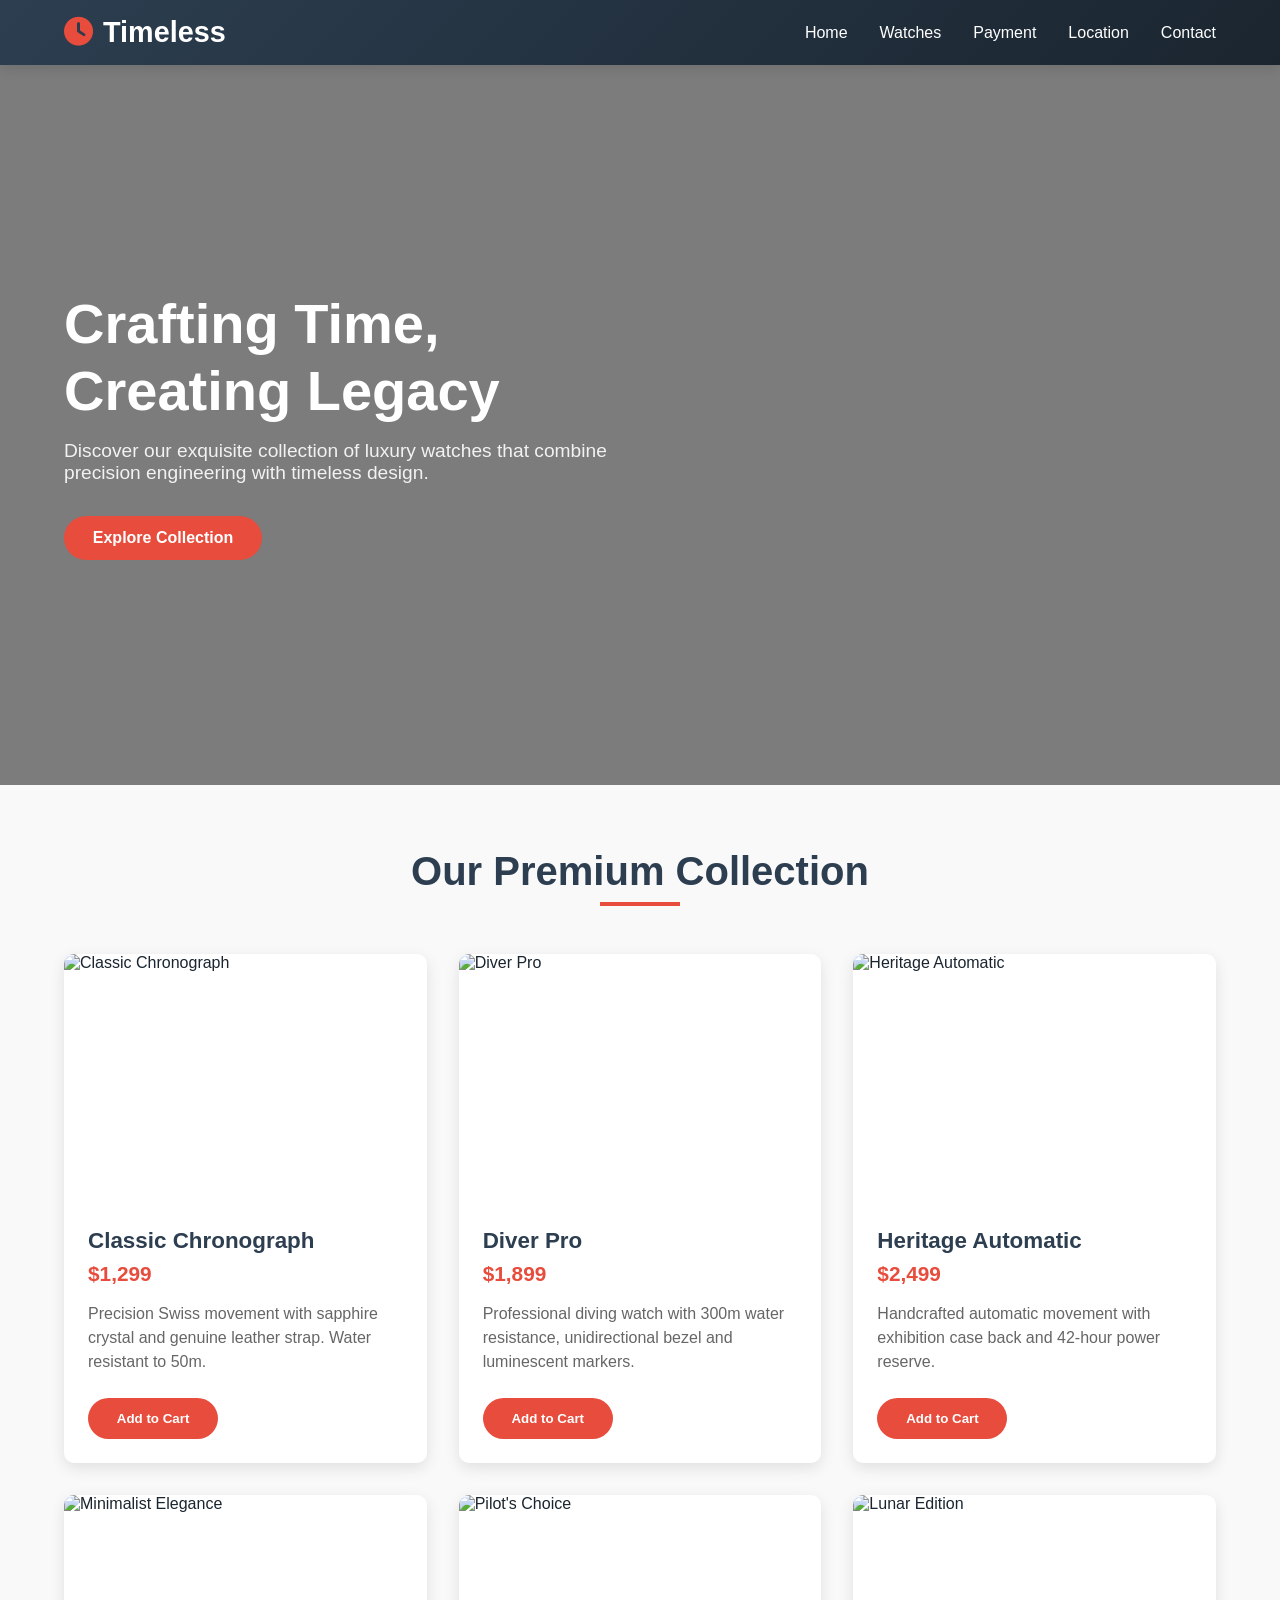
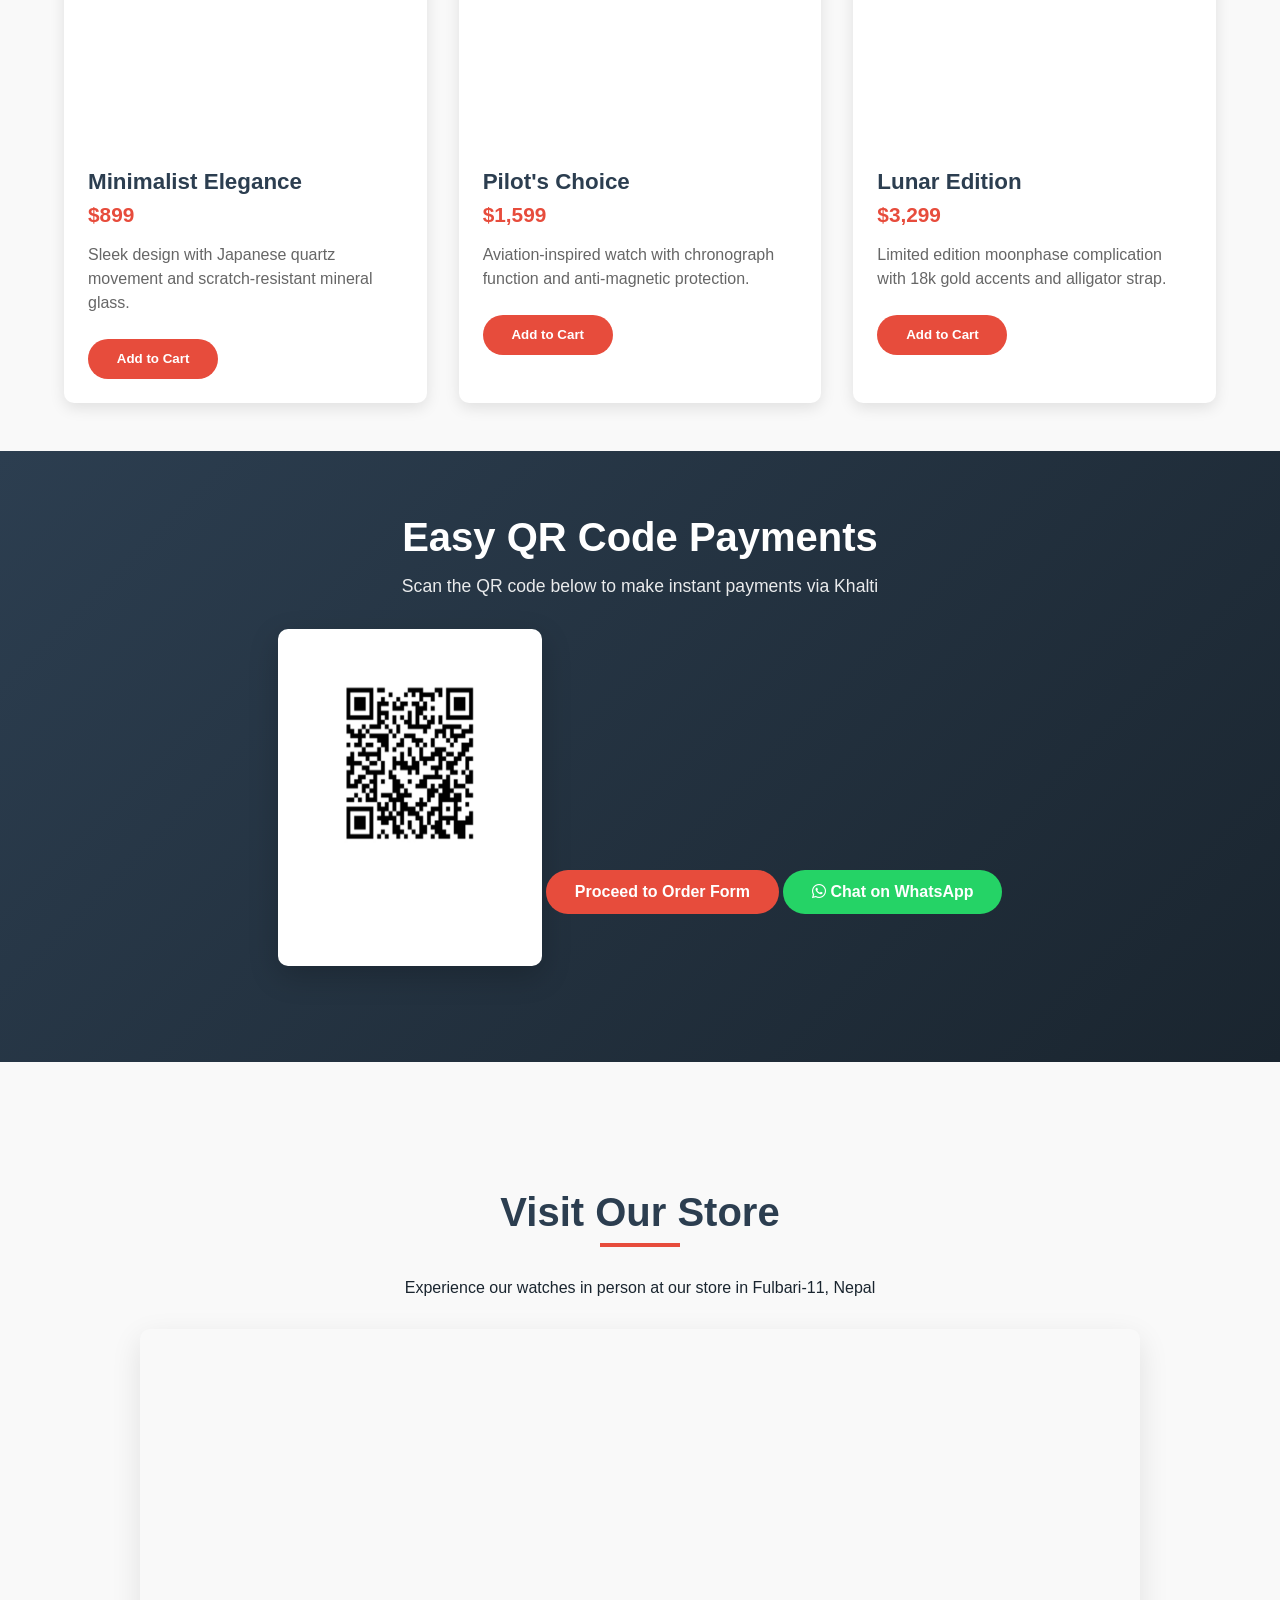
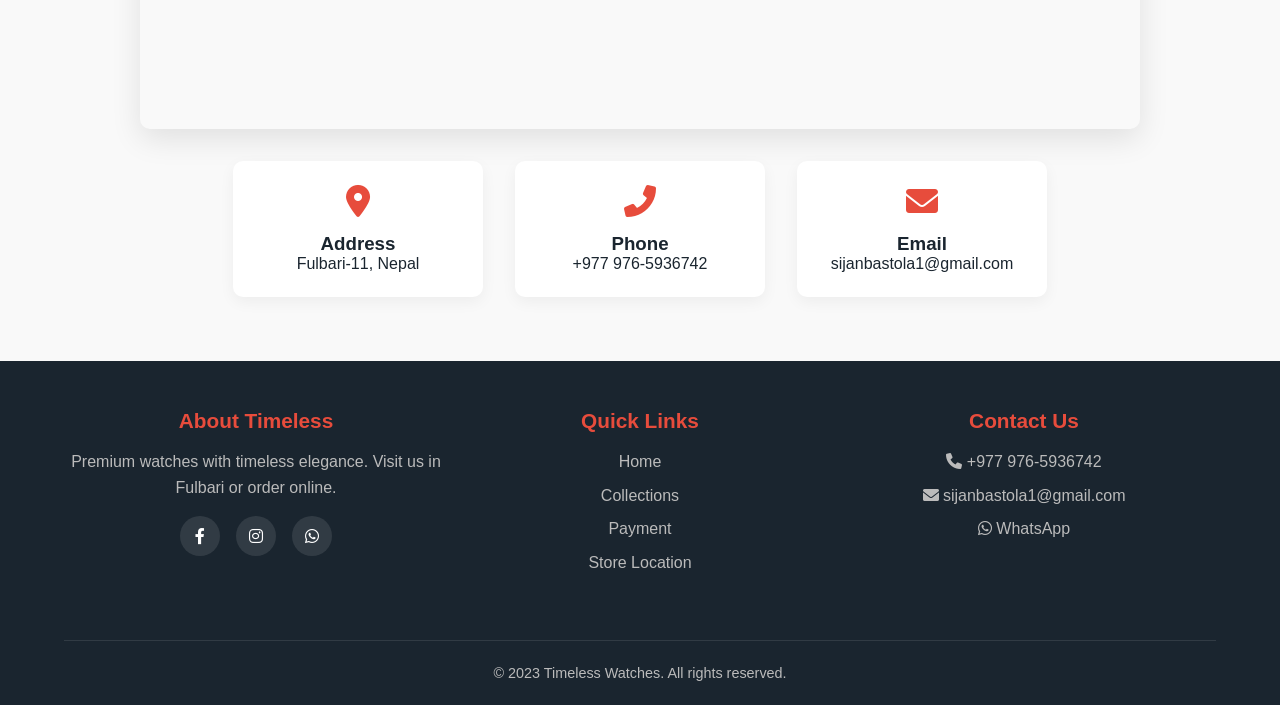
==== index.html @ 12169d47 "Update index.html" ====
<!DOCTYPE html>
<html lang="en">
<head>
    <meta charset="UTF-8">
    <meta name="viewport" content="width=device-width, initial-scale=1.0">
    <title>Timeless Watches - Luxury Timepieces</title>
    <link rel="stylesheet" href="https://cdnjs.cloudflare.com/ajax/libs/font-awesome/6.0.0-beta3/css/all.min.css">
    <style>
        :root {
            --primary: #2c3e50;
            --secondary: #e74c3c;
            --light: #ecf0f1;
            --dark: #1a252f;
            --accent: #3498db;
        }
        
        * {
            margin: 0;
            padding: 0;
            box-sizing: border-box;
            font-family: 'Segoe UI', Tahoma, Geneva, Verdana, sans-serif;
        }
        
        body {
            background-color: #f9f9f9;
            color: var(--dark);
        }
        
        header {
            background: linear-gradient(135deg, var(--primary), var(--dark));
            color: white;
            padding: 1rem 0;
            position: sticky;
            top: 0;
            z-index: 100;
            box-shadow: 0 4px 12px rgba(0, 0, 0, 0.1);
        }
        
        .container {
            width: 90%;
            max-width: 1200px;
            margin: 0 auto;
        }
        
        nav {
            display: flex;
            justify-content: space-between;
            align-items: center;
        }
        
        .logo {
            font-size: 1.8rem;
            font-weight: 700;
            display: flex;
            align-items: center;
        }
        
        .logo i {
            margin-right: 10px;
            color: var(--secondary);
        }
        
        .nav-links {
            display: flex;
            list-style: none;
        }
        
        .nav-links li {
            margin-left: 2rem;
        }
        
        .nav-links a {
            color: white;
            text-decoration: none;
            font-weight: 500;
            transition: color 0.3s;
        }
        
        .nav-links a:hover {
            color: var(--secondary);
        }
        
        .hero {
            background: url('https://images.unsplash.com/photo-1523170335258-f5ed11844a49?ixlib=rb-1.2.1&auto=format&fit=crop&w=1350&q=80') no-repeat center center/cover;
            height: 80vh;
            display: flex;
            align-items: center;
            position: relative;
        }
        
        .hero::before {
            content: '';
            position: absolute;
            top: 0;
            left: 0;
            width: 100%;
            height: 100%;
            background: rgba(0, 0, 0, 0.5);
        }
        
        .hero-content {
            position: relative;
            z-index: 1;
            color: white;
            max-width: 600px;
        }
        
        .hero h1 {
            font-size: 3.5rem;
            margin-bottom: 1rem;
            line-height: 1.2;
        }
        
        .hero p {
            font-size: 1.2rem;
            margin-bottom: 2rem;
            opacity: 0.9;
        }
        
        .btn {
            display: inline-block;
            background-color: var(--secondary);
            color: white;
            padding: 0.8rem 1.8rem;
            border-radius: 30px;
            text-decoration: none;
            font-weight: 600;
            transition: all 0.3s;
            border: none;
            cursor: pointer;
        }
        
        .btn:hover {
            background-color: #c0392b;
            transform: translateY(-3px);
            box-shadow: 0 10px 20px rgba(0, 0, 0, 0.2);
        }
        
        .section-title {
            text-align: center;
            margin: 4rem 0 2rem;
            font-size: 2.5rem;
            color: var(--primary);
            position: relative;
        }
        
        .section-title::after {
            content: '';
            display: block;
            width: 80px;
            height: 4px;
            background-color: var(--secondary);
            margin: 0.5rem auto;
        }
        
        .watches {
            display: grid;
            grid-template-columns: repeat(auto-fill, minmax(300px, 1fr));
            gap: 2rem;
            margin: 3rem 0;
        }
        
        .watch-card {
            background-color: white;
            border-radius: 10px;
            overflow: hidden;
            box-shadow: 0 5px 15px rgba(0, 0, 0, 0.1);
            transition: transform 0.3s, box-shadow 0.3s;
        }
        
        .watch-card:hover {
            transform: translateY(-10px);
            box-shadow: 0 15px 30px rgba(0, 0, 0, 0.15);
        }
        
        .watch-img {
            height: 250px;
            overflow: hidden;
        }
        
        .watch-img img {
            width: 100%;
            height: 100%;
            object-fit: cover;
            transition: transform 0.5s;
        }
        
        .watch-card:hover .watch-img img {
            transform: scale(1.05);
        }
        
        .watch-info {
            padding: 1.5rem;
        }
        
        .watch-info h3 {
            font-size: 1.4rem;
            margin-bottom: 0.5rem;
            color: var(--primary);
        }
        
        .watch-info .price {
            font-size: 1.3rem;
            color: var(--secondary);
            font-weight: 700;
            margin-bottom: 1rem;
            display: block;
        }
        
        .watch-info p {
            color: #666;
            margin-bottom: 1.5rem;
            line-height: 1.5;
        }

        /* Cart Notification */
        .cart-notification {
            position: fixed;
            bottom: 20px;
            right: 20px;
            background: #4CAF50;
            color: white;
            padding: 15px 20px;
            border-radius: 5px;
            display: flex;
            align-items: center;
            gap: 10px;
            box-shadow: 0 4px 12px rgba(0, 0, 0, 0.15);
            transform: translateX(150%);
            transition: transform 0.3s ease-in-out;
            z-index: 1000;
        }
        .cart-notification.show { transform: translateX(0); }

        /* Payment Section */
        .payment-section {
            background: linear-gradient(135deg, var(--primary), var(--dark));
            color: white;
            padding: 4rem 0;
            text-align: center;
        }
        
        .payment-container {
            max-width: 800px;
            margin: 0 auto;
        }
        
        .payment-container h2 {
            font-size: 2.5rem;
            margin-bottom: 1rem;
        }
        
        .payment-container p {
            font-size: 1.1rem;
            margin-bottom: 2rem;
            opacity: 0.9;
        }
        
        .qr-container {
            background-color: white;
            padding: 2rem;
            border-radius: 10px;
            display: inline-block;
            margin-bottom: 2rem;
            box-shadow: 0 10px 30px rgba(0, 0, 0, 0.2);
        }
        
        .qr-container img {
            width: 200px;
            height: 200px;
            margin-bottom: 1rem;
        }

        /* Checkout Form */
        .checkout-form {
            display: none;
            background: white;
            padding: 2rem;
            border-radius: 10px;
            max-width: 500px;
            margin: 2rem auto;
            box-shadow: 0 5px 15px rgba(0,0,0,0.1);
        }
        .checkout-form input,
        .checkout-form textarea {
            width: 100%;
            padding: 10px;
            margin: 10px 0;
            border: 1px solid #ddd;
            border-radius: 5px;
        }
        .checkout-form textarea { height: 100px; }

        /* Location Section */
        .location {
            padding: 4rem 0;
            text-align: center;
        }
        
        .map-container {
            margin: 2rem auto;
            max-width: 1000px;
            height: 400px;
            border-radius: 10px;
            overflow: hidden;
            box-shadow: 0 10px 30px rgba(0, 0, 0, 0.1);
        }
        
        .map-container iframe {
            width: 100%;
            height: 100%;
            border: none;
        }
        
        .contact-info {
            display: flex;
            justify-content: center;
            flex-wrap: wrap;
            gap: 2rem;
            margin-top: 2rem;
        }
        
        .contact-card {
            background-color: white;
            padding: 1.5rem;
            border-radius: 10px;
            box-shadow: 0 5px 15px rgba(0, 0, 0, 0.05);
            width: 250px;
            transition: transform 0.3s;
        }
        
        .contact-card:hover {
            transform: translateY(-5px);
        }
        
        .contact-card i {
            font-size: 2rem;
            color: var(--secondary);
            margin-bottom: 1rem;
        }
        
        footer {
            background-color: var(--dark);
            color: white;
            padding: 3rem 0 1.5rem;
            text-align: center;
        }
        
        .footer-content {
            display: flex;
            justify-content: space-between;
            flex-wrap: wrap;
            margin-bottom: 2rem;
        }
        
        .footer-section {
            flex: 1;
            min-width: 250px;
            margin-bottom: 1.5rem;
        }
        
        .footer-section h3 {
            font-size: 1.3rem;
            margin-bottom: 1rem;
            color: var(--secondary);
        }
        
        .footer-section p, .footer-section a {
            color: #bbb;
            line-height: 1.6;
        }
        
        .footer-section a {
            display: block;
            margin-bottom: 0.5rem;
            text-decoration: none;
            transition: color 0.3s;
        }
        
        .footer-section a:hover {
            color: white;
        }
        
        .social-icons {
            display: flex;
            justify-content: center;
            gap: 1rem;
            margin-top: 1rem;
        }
        
        .social-icons a {
            color: white;
            background-color: rgba(255, 255, 255, 0.1);
            width: 40px;
            height: 40px;
            border-radius: 50%;
            display: flex;
            align-items: center;
            justify-content: center;
            transition: all 0.3s;
        }
        
        .social-icons a:hover {
            background-color: var(--secondary);
            transform: translateY(-3px);
        }
        
        .copyright {
            border-top: 1px solid rgba(255, 255, 255, 0.1);
            padding-top: 1.5rem;
            color: #bbb;
            font-size: 0.9rem;
        }
        
        @media (max-width: 768px) {
            .nav-links {
                display: none;
            }
            
            .hero h1 {
                font-size: 2.5rem;
            }
            
            .section-title {
                font-size: 2rem;
            }
        }
    </style>
</head>
<body>
    <header>
        <div class="container">
            <nav>
                <div class="logo">
                    <i class="fas fa-clock"></i>
                    <span>Timeless</span>
                </div>
                <ul class="nav-links">
                    <li><a href="#home">Home</a></li>
                    <li><a href="#watches">Watches</a></li>
                    <li><a href="#payment">Payment</a></li>
                    <li><a href="#location">Location</a></li>
                    <li><a href="#contact">Contact</a></li>
                </ul>
            </nav>
        </div>
    </header>

    <section class="hero" id="home">
        <div class="container">
            <div class="hero-content">
                <h1>Crafting Time, Creating Legacy</h1>
                <p>Discover our exquisite collection of luxury watches that combine precision engineering with timeless design.</p>
                <a href="#watches" class="btn">Explore Collection</a>
            </div>
        </div>
    </section>

    <section class="container" id="watches">
        <h2 class="section-title">Our Premium Collection</h2>
        <div class="watches">
            <div class="watch-card">
                <div class="watch-img">
                    <img src="https://images.unsplash.com/photo-1524805444758-089113d48a6d?ixlib=rb-1.2.1&auto=format&fit=crop&w=634&q=80" alt="Classic Chronograph">
                </div>
                <div class="watch-info">
                    <h3>Classic Chronograph</h3>
                    <span class="price">$1,299</span>
                    <p>Precision Swiss movement with sapphire crystal and genuine leather strap. Water resistant to 50m.</p>
                    <button class="btn add-to-cart">Add to Cart</button>
                </div>
            </div>
            
            <div class="watch-card">
                <div class="watch-img">
                    <img src="https://images.unsplash.com/photo-1542496658-e33a6d0d50f6?ixlib=rb-1.2.1&auto=format&fit=crop&w=634&q=80" alt="Diver Pro">
                </div>
                <div class="watch-info">
                    <h3>Diver Pro</h3>
                    <span class="price">$1,899</span>
                    <p>Professional diving watch with 300m water resistance, unidirectional bezel and luminescent markers.</p>
                    <button class="btn add-to-cart">Add to Cart</button>
                </div>
            </div>
            
            <div class="watch-card">
                <div class="watch-img">
                    <img src="https://images.unsplash.com/photo-1539874754764-5a96559165b0?ixlib=rb-1.2.1&auto=format&fit=crop&w=634&q=80" alt="Heritage Automatic">
                </div>
                <div class="watch-info">
                    <h3>Heritage Automatic</h3>
                    <span class="price">$2,499</span>
                    <p>Handcrafted automatic movement with exhibition case back and 42-hour power reserve.</p>
                    <button class="btn add-to-cart">Add to Cart</button>
                </div>
            </div>
            
            <div class="watch-card">
                <div class="watch-img">
                    <img src="https://images.unsplash.com/photo-1551818255-e6e10975bc17?ixlib=rb-1.2.1&auto=format&fit=crop&w=634&q=80" alt="Minimalist Elegance">
                </div>
                <div class="watch-info">
                    <h3>Minimalist Elegance</h3>
                    <span class="price">$899</span>
                    <p>Sleek design with Japanese quartz movement and scratch-resistant mineral glass.</p>
                    <button class="btn add-to-cart">Add to Cart</button>
                </div>
            </div>
            
            <div class="watch-card">
                <div class="watch-img">
                    <img src="https://images.unsplash.com/photo-1611591437281-4608be122683?ixlib=rb-1.2.1&auto=format&fit=crop&w=634&q=80" alt="Pilot's Choice">
                </div>
                <div class="watch-info">
                    <h3>Pilot's Choice</h3>
                    <span class="price">$1,599</span>
                    <p>Aviation-inspired watch with chronograph function and anti-magnetic protection.</p>
                    <button class="btn add-to-cart">Add to Cart</button>
                </div>
            </div>
            
            <div class="watch-card">
                <div class="watch-img">
                    <img src="https://images.unsplash.com/photo-1611591437910-4b1f9b38b7dd?ixlib=rb-1.2.1&auto=format&fit=crop&w=634&q=80" alt="Lunar Edition">
                </div>
                <div class="watch-info">
                    <h3>Lunar Edition</h3>
                    <span class="price">$3,299</span>
                    <p>Limited edition moonphase complication with 18k gold accents and alligator strap.</p>
                    <button class="btn add-to-cart">Add to Cart</button>
                </div>
            </div>
        </div>
    </section>

    <section class="payment-section" id="payment">
        <div class="payment-container">
            <h2>Easy QR Code Payments</h2>
            <p>Scan the QR code below to make instant payments via Khalti</p>
            
            <div class="qr-container">
                <img src="khalti.jpg"Payment QR Code">
                <p>Scan to Pay</p>
            </div>
            
            <a href="https://forms.gle/aXkBF5z6uypmuBoa7" class="btn" target="_blank">Proceed to Order Form</a>
            <a href="https://wa.me/9779765936742?text=I%20want%20to%20buy%20a%20watch%20from%20your%20store" class="btn whatsapp-btn" target="_blank" style="background-color: #25D366; margin-top: 15px;">
                <i class="fab fa-whatsapp"></i> Chat on WhatsApp
            </a>
        </div>
    </section>

    <section class="location" id="location">
        <div class="container">
            <h2 class="section-title">Visit Our Store</h2>
            <p>Experience our watches in person at our store in Fulbari-11, Nepal</p>
            
            <div class="map-container">
                <iframe src="https://www.google.com/maps/place/Sijan+Bastola/@-33.872482,151.2034332,17z/data=!3m2!4b1!5s0x6b12ae3ea29f4e67:0x449d1c4359b20fd!4m9!1m2!10m1!1e2!3m5!1s0x6b12af5349773b71:0x9a934bcf96ed526c!8m2!3d-33.8724865!4d151.2060081!16s%2Fg%2F11tfzxq4kc?authuser=1&entry=ttu&g_ep=EgoyMDI1MDMyNS4xIKXMDSoASAFQAw%3D%3D" allowfullscreen="" loading="lazy"></iframe>
            </div>
            
            <div class="contact-info">
                <div class="contact-card">
                    <i class="fas fa-map-marker-alt"></i>
                    <h3>Address</h3>
                    <p>Fulbari-11, Nepal</p>
                </div>
                
                <div class="contact-card">
                    <i class="fas fa-phone-alt"></i>
                    <h3>Phone</h3>
                    <p>+977 976-5936742</p>
                </div>
                
                <div class="contact-card">
                    <i class="fas fa-envelope"></i>
                    <h3>Email</h3>
                    <p>sijanbastola1@gmail.com</p>
                </div>
            </div>
        </div>
    </section>

    <footer id="contact">
        <div class="container">
            <div class="footer-content">
                <div class="footer-section">
                    <h3>About Timeless</h3>
                    <p>Premium watches with timeless elegance. Visit us in Fulbari or order online.</p>
                    <div class="social-icons">
                        <a href="https://www.facebook.com/sijanbastola.00/"><i class="fab fa-facebook-f"></i></a>
                        <a href="https://www.instagram.com/sijanbastola/"><i class="fab fa-instagram"></i></a>
                        <a href="https://wa.me/9779765936742"><i class="fab fa-whatsapp"></i></a>
                    </div>
                </div>
                
                <div class="footer-section">
                    <h3>Quick Links</h3>
                    <a href="#home">Home</a>
                    <a href="#watches">Collections</a>
                    <a href="#payment">Payment</a>
                    <a href="#location">Store Location</a>
                </div>
                
                <div class="footer-section">
                    <h3>Contact Us</h3>
                    <a href="tel:+9779765936742"><i class="fas fa-phone"></i> +977 976-5936742</a>
                    <a href="mailto:sijanbastola1@gmail.com"><i class="fas fa-envelope"></i> sijanbastola1@gmail.com</a>
                    <a href="https://wa.me/9779765936742"><i class="fab fa-whatsapp"></i> WhatsApp</a>
                </div>
            </div>
            
            <div class="copyright">
                <p>&copy; 2023 Timeless Watches. All rights reserved.</p>
            </div>
        </div>
    </footer>

    <!-- Cart Notification -->
    <div class="cart-notification" id="cartNotification">
        <i class="fas fa-check-circle"></i>
        <span>Item added to cart!</span>
    </div>

    <script>
        // Simple Cart Notification
        document.querySelectorAll('.add-to-cart').forEach(button => {
            button.addEventListener('click', function() {
                const notification = document.getElementById('cartNotification');
                notification.classList.add('show');
                setTimeout(() => notification.classList.remove('show'), 3000);
            });
        });
    </script>
</body>
</html>
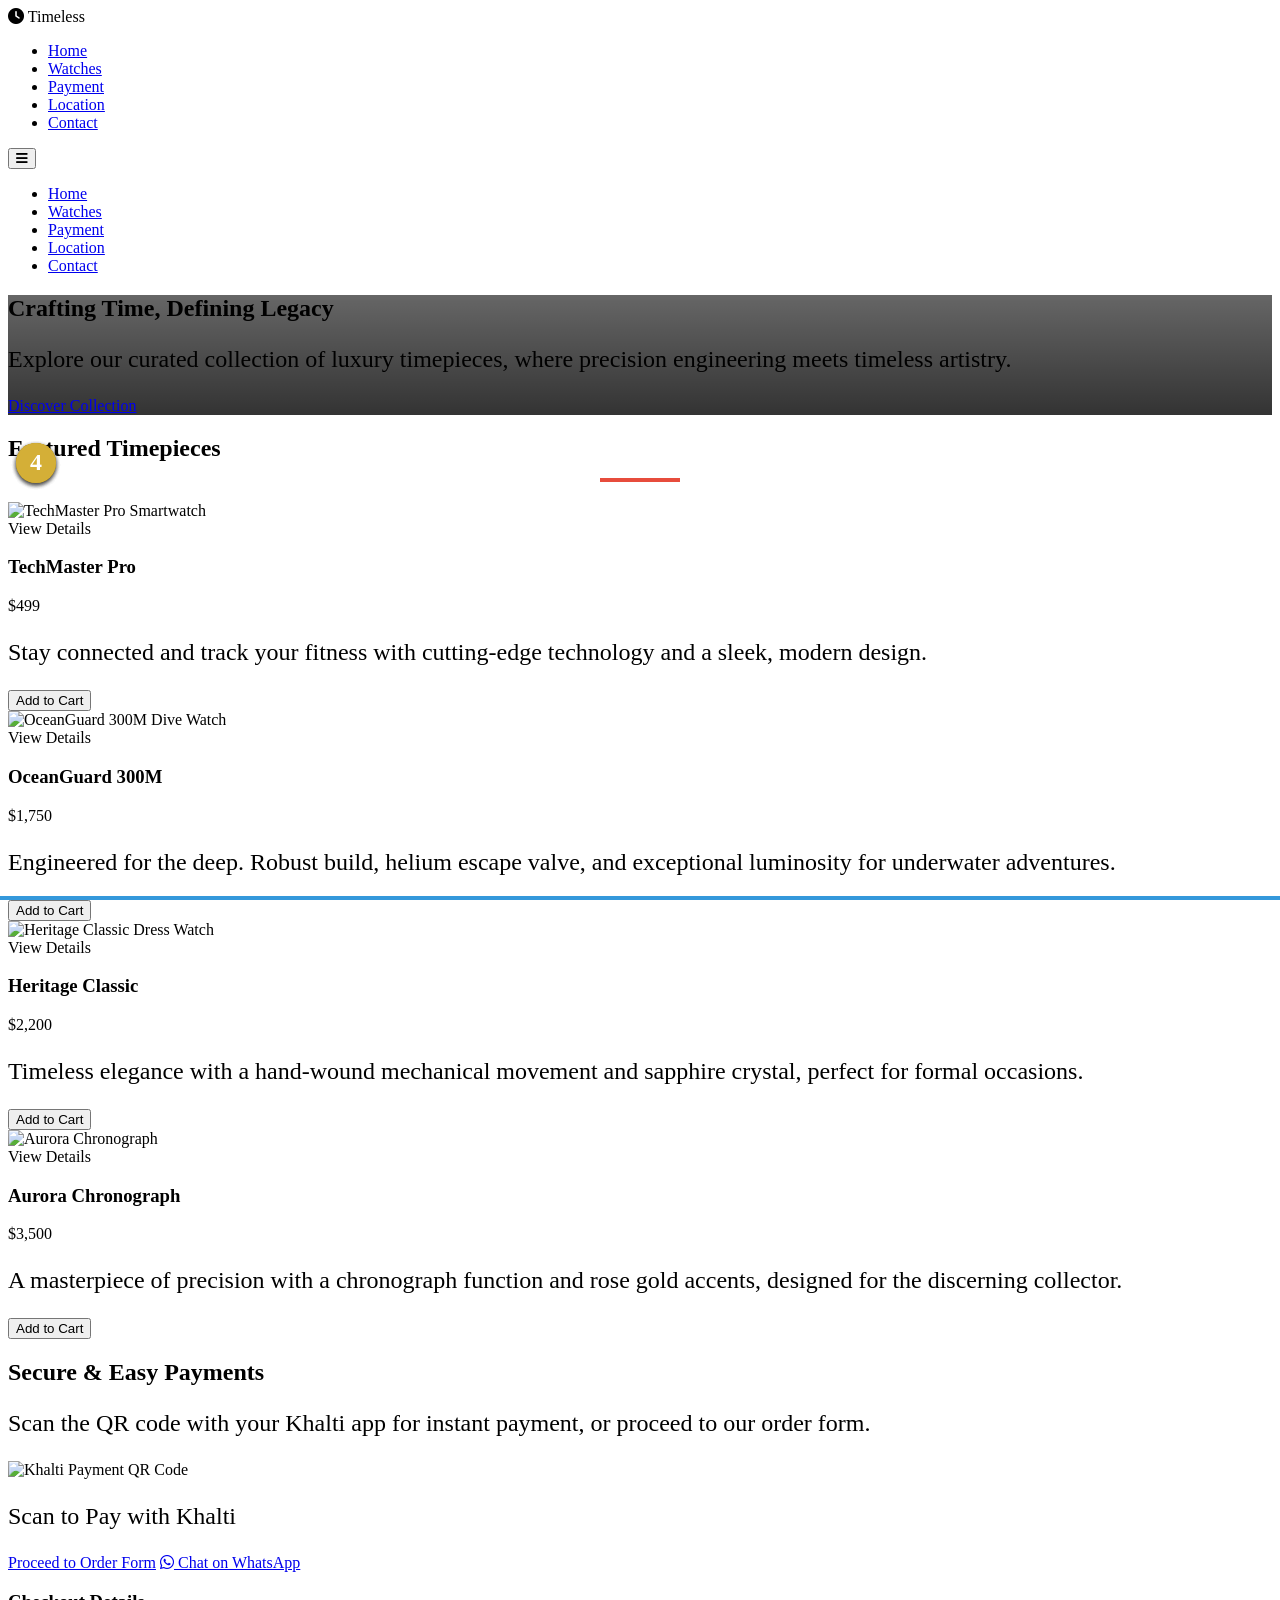
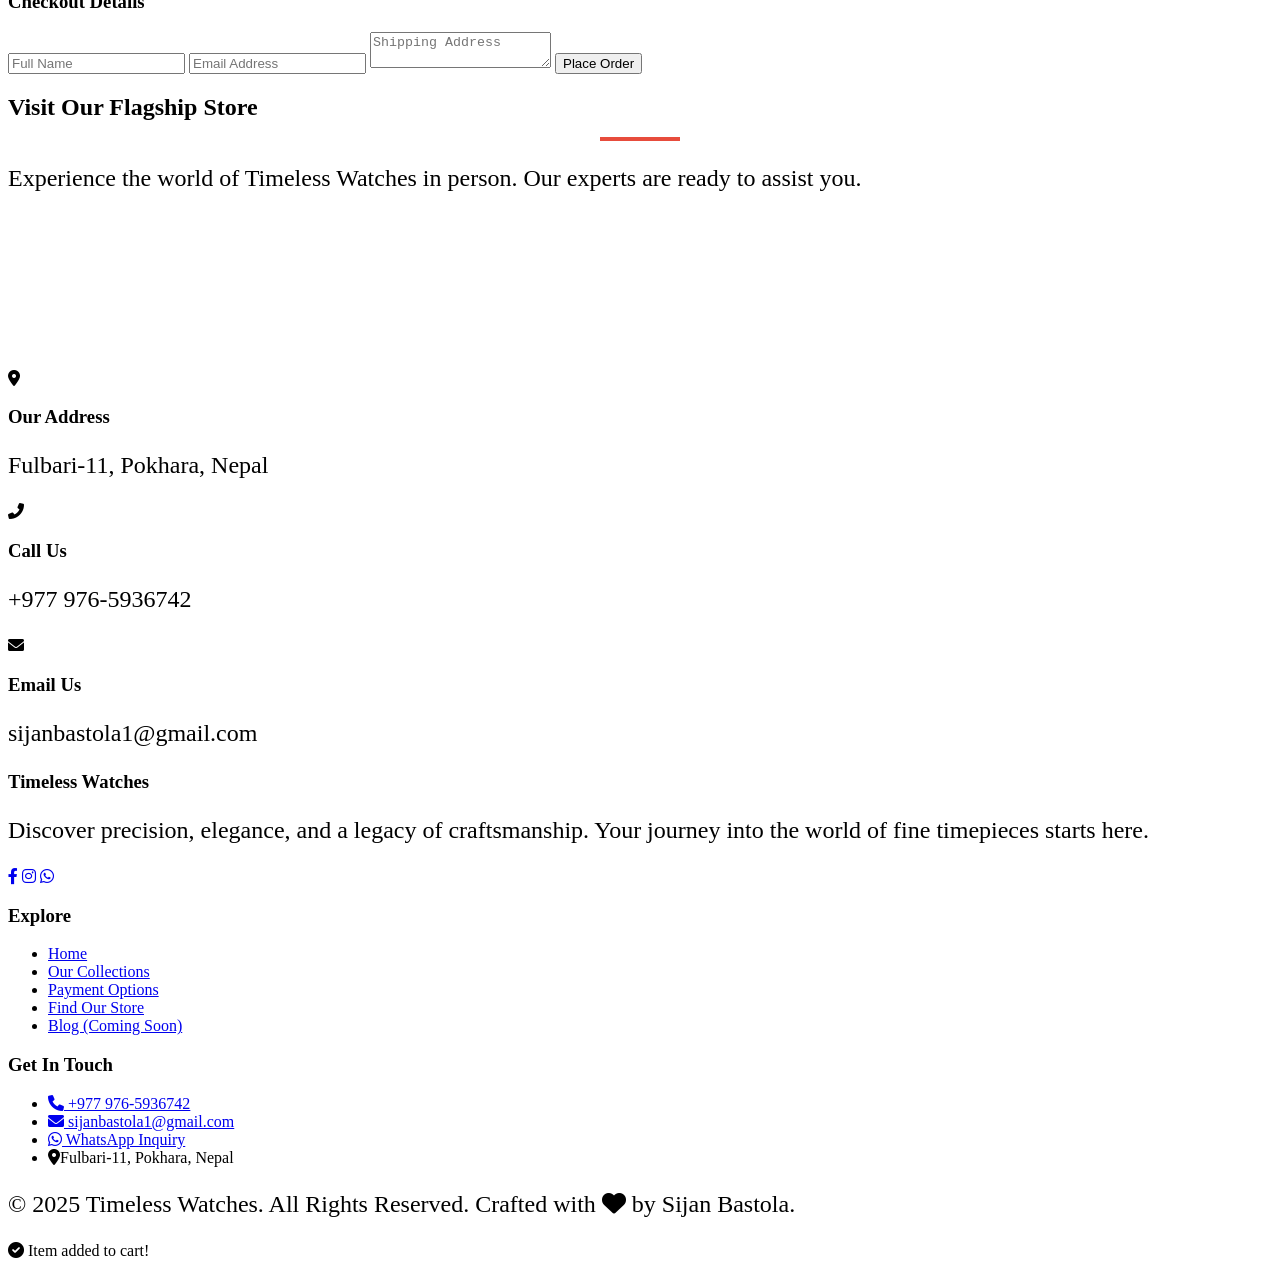
==== commit 51548ed6: "Update index.html" ====
--- a/index.html
+++ b/index.html
@@ -1,635 +1,580 @@
 <!DOCTYPE html>
-<html lang="en">
+<html lang="en" class="scroll-smooth">
 <head>
     <meta charset="UTF-8">
-    <meta name="viewport" content="width=device-width, initial-scale=1.0">
-    <title>Timeless Watches - Luxury Timepieces</title>
+    <meta name="viewport" content="width=device-width, initial-scale=1.0, maximum-scale=1.0, user-scalable=no">
+    <meta name="description" content="Explore Timeless Watches, offering luxury and precision timepieces with elegant designs and cutting-edge technology.">
+    <meta name="keywords" content="luxury watches, timepieces, Timeless Watches, smartwatch, dive watch, dress watch">
+    <meta name="author" content="Sijan Bastola">
+    <meta name="apple-mobile-web-app-capable" content="yes">
+    <meta name="apple-mobile-web-app-status-bar-style" content="black-translucent">
+    <title>Timeless Watches - Luxury & Precision Timepieces</title>
+    <script src="https://cdn.tailwindcss.com"></script>
     <link rel="stylesheet" href="https://cdnjs.cloudflare.com/ajax/libs/font-awesome/6.0.0-beta3/css/all.min.css">
+    <link href="https://fonts.googleapis.com/css2?family=Inter:wght@400;500;600;700;800&display=swap" rel="stylesheet">
+    <script>
+        tailwind.config = {
+            theme: {
+                extend: {
+                    fontFamily: {
+                        sans: ['Inter', 'sans-serif'],
+                    },
+                    colors: {
+                        'primary': '#2c3e50',
+                        'secondary': '#e74c3c',
+                        'light': '#ecf0f1',
+                        'dark': '#1a252f',
+                        'accent': '#3498db',
+                        'gold': '#D4AF37',
+                    },
+                    animation: {
+                        'gradient-pulse': 'gradientPulse 3s ease-in-out infinite',
+                        'subtle-bob': 'subtleBob 2s ease-in-out infinite alternate',
+                        'fade-in': 'fadeIn 0.8s ease-out forwards',
+                    },
+                    keyframes: {
+                        gradientPulse: {
+                            '0%, 100%': { backgroundPosition: '0% 50%' },
+                            '50%': { backgroundPosition: '100% 50%' },
+                        },
+                        subtleBob: {
+                            '0%': { transform: 'translateY(0)' },
+                            '100%': { transform: 'translateY(-3px)' },
+                        },
+                        fadeIn: {
+                            '0%': { opacity: '0', transform: 'translateY(20px)' },
+                            '100%': { opacity: '1', transform: 'translateY(0)' },
+                        },
+                    },
+                },
+            },
+        };
+    </script>
     <style>
         :root {
-            --primary: #2c3e50;
-            --secondary: #e74c3c;
-            --light: #ecf0f1;
-            --dark: #1a252f;
-            --accent: #3498db;
-        }
-        
-        * {
-            margin: 0;
-            padding: 0;
-            box-sizing: border-box;
-            font-family: 'Segoe UI', Tahoma, Geneva, Verdana, sans-serif;
-        }
-        
-        body {
-            background-color: #f9f9f9;
-            color: var(--dark);
-        }
-        
-        header {
-            background: linear-gradient(135deg, var(--primary), var(--dark));
-            color: white;
-            padding: 1rem 0;
-            position: sticky;
-            top: 0;
-            z-index: 100;
-            box-shadow: 0 4px 12px rgba(0, 0, 0, 0.1);
-        }
-        
-        .container {
-            width: 90%;
-            max-width: 1200px;
-            margin: 0 auto;
-        }
-        
-        nav {
-            display: flex;
-            justify-content: space-between;
-            align-items: center;
-        }
-        
-        .logo {
-            font-size: 1.8rem;
-            font-weight: 700;
-            display: flex;
-            align-items: center;
-        }
-        
-        .logo i {
-            margin-right: 10px;
-            color: var(--secondary);
-        }
-        
-        .nav-links {
-            display: flex;
-            list-style: none;
-        }
-        
-        .nav-links li {
-            margin-left: 2rem;
-        }
-        
-        .nav-links a {
-            color: white;
-            text-decoration: none;
-            font-weight: 500;
-            transition: color 0.3s;
-        }
-        
-        .nav-links a:hover {
-            color: var(--secondary);
-        }
-        
-        .hero {
-            background: url('https://images.unsplash.com/photo-1523170335258-f5ed11844a49?ixlib=rb-1.2.1&auto=format&fit=crop&w=1350&q=80') no-repeat center center/cover;
-            height: 80vh;
-            display: flex;
-            align-items: center;
-            position: relative;
-        }
-        
-        .hero::before {
-            content: '';
-            position: absolute;
-            top: 0;
-            left: 0;
-            width: 100%;
-            height: 100%;
-            background: rgba(0, 0, 0, 0.5);
-        }
-        
-        .hero-content {
-            position: relative;
-            z-index: 1;
-            color: white;
-            max-width: 600px;
-        }
-        
-        .hero h1 {
-            font-size: 3.5rem;
-            margin-bottom: 1rem;
-            line-height: 1.2;
-        }
-        
-        .hero p {
-            font-size: 1.2rem;
-            margin-bottom: 2rem;
-            opacity: 0.9;
-        }
-        
-        .btn {
-            display: inline-block;
-            background-color: var(--secondary);
-            color: white;
-            padding: 0.8rem 1.8rem;
-            border-radius: 30px;
-            text-decoration: none;
-            font-weight: 600;
-            transition: all 0.3s;
-            border: none;
-            cursor: pointer;
-        }
-        
-        .btn:hover {
-            background-color: #c0392b;
-            transform: translateY(-3px);
-            box-shadow: 0 10px 20px rgba(0, 0, 0, 0.2);
-        }
-        
-        .section-title {
-            text-align: center;
-            margin: 4rem 0 2rem;
-            font-size: 2.5rem;
-            color: var(--primary);
-            position: relative;
-        }
-        
-        .section-title::after {
+            --clr-primary: #2c3e50;
+            --clr-secondary: #e74c3c;
+            --clr-light: #ecf0f1;
+            --clr-dark: #1a252f;
+            --clr-accent: #3498db;
+            --clr-gold: #D4AF37;
+        }
+
+        .hero-bg {
+            background: linear-gradient(rgba(0,0,0,0.6), rgba(0,0,0,0.8)), url('https://images.unsplash.com/photo-1524592094714-0f0654e20314?ixlib=rb-4.0.3&auto=format&fit=crop&w=1950&q=80') no-repeat center center/cover;
+        }
+
+        .section-title-underline::after {
             content: '';
             display: block;
             width: 80px;
             height: 4px;
-            background-color: var(--secondary);
-            margin: 0.5rem auto;
-        }
-        
-        .watches {
-            display: grid;
-            grid-template-columns: repeat(auto-fill, minmax(300px, 1fr));
-            gap: 2rem;
-            margin: 3rem 0;
-        }
-        
+            background-color: var(--clr-secondary);
+            margin: 1rem auto 0;
+        }
+
+        .btn {
+            position: relative;
+            overflow: hidden;
+            transition: transform 0.3s, box-shadow 0.3s;
+            touch-action: manipulation;
+        }
+
+        .btn:active {
+            transform: scale(0.95);
+            box-shadow: 0 2px 8px rgba(0,0,0,0.3);
+        }
+
         .watch-card {
-            background-color: white;
+            transition: transform 0.3s, box-shadow 0.3s;
+        }
+
+        .watch-card:active {
+            transform: scale(0.98);
+        }
+
+        .section-animate {
+            opacity: 0;
+            transform: translateY(20px);
+            transition: opacity 0.8s ease-out, transform 0.8s ease-out;
+        }
+
+        .section-animate.visible {
+            opacity: 1;
+            transform: translateY(0);
+        }
+
+        ::-webkit-scrollbar {
+            width: 8px;
+        }
+
+        ::-webkit-scrollbar-track {
+            background: var(--clr-light);
+        }
+
+        ::-webkit-scrollbar-thumb {
+            background: var(--clr-primary);
             border-radius: 10px;
+        }
+
+        ::-webkit-scrollbar-thumb:hover {
+            background: var(--clr-dark);
+        }
+
+        .cart-progress {
+            position: absolute;
+            bottom: 0;
+            left: 0;
+            height: 4px;
+            width: 100%;
+            background: rgba(255,255,255,0.3);
             overflow: hidden;
-            box-shadow: 0 5px 15px rgba(0, 0, 0, 0.1);
-            transition: transform 0.3s, box-shadow 0.3s;
-        }
-        
-        .watch-card:hover {
-            transform: translateY(-10px);
-            box-shadow: 0 15px 30px rgba(0, 0, 0, 0.15);
-        }
-        
-        .watch-img {
-            height: 250px;
-            overflow: hidden;
-        }
-        
-        .watch-img img {
+        }
+
+        .cart-progress::after {
+            content: '';
+            position: absolute;
             width: 100%;
             height: 100%;
-            object-fit: cover;
-            transition: transform 0.5s;
-        }
-        
-        .watch-card:hover .watch-img img {
-            transform: scale(1.05);
-        }
-        
-        .watch-info {
-            padding: 1.5rem;
-        }
-        
-        .watch-info h3 {
-            font-size: 1.4rem;
-            margin-bottom: 0.5rem;
-            color: var(--primary);
-        }
-        
-        .watch-info .price {
-            font-size: 1.3rem;
-            color: var(--secondary);
-            font-weight: 700;
-            margin-bottom: 1rem;
-            display: block;
-        }
-        
-        .watch-info p {
-            color: #666;
-            margin-bottom: 1.5rem;
-            line-height: 1.5;
-        }
-
-        /* Cart Notification */
-        .cart-notification {
+            background: var(--clr-accent);
+            animation: progress 3s linear forwards;
+        }
+
+        @keyframes progress {
+            0% { transform: translateX(-100%); }
+            100% { transform: translateX(0); }
+        }
+
+        .back-to-top {
             position: fixed;
-            bottom: 20px;
-            right: 20px;
-            background: #4CAF50;
+            bottom: 2rem;
+            right: 2rem;
+            background: var(--clr-primary);
             color: white;
-            padding: 15px 20px;
-            border-radius: 5px;
-            display: flex;
-            align-items: center;
-            gap: 10px;
-            box-shadow: 0 4px 12px rgba(0, 0, 0, 0.15);
-            transform: translateX(150%);
-            transition: transform 0.3s ease-in-out;
-            z-index: 1000;
-        }
-        .cart-notification.show { transform: translateX(0); }
-
-        /* Payment Section */
-        .payment-section {
-            background: linear-gradient(135deg, var(--primary), var(--dark));
-            color: white;
-            padding: 4rem 0;
-            text-align: center;
-        }
-        
-        .payment-container {
-            max-width: 800px;
-            margin: 0 auto;
-        }
-        
-        .payment-container h2 {
-            font-size: 2.5rem;
-            margin-bottom: 1rem;
-        }
-        
-        .payment-container p {
-            font-size: 1.1rem;
-            margin-bottom: 2rem;
-            opacity: 0.9;
-        }
-        
-        .qr-container {
-            background-color: white;
-            padding: 2rem;
-            border-radius: 10px;
-            display: inline-block;
-            margin-bottom: 2rem;
-            box-shadow: 0 10px 30px rgba(0, 0, 0, 0.2);
-        }
-        
-        .qr-container img {
-            width: 200px;
-            height: 200px;
-            margin-bottom: 1rem;
-        }
-
-        /* Checkout Form */
-        .checkout-form {
-            display: none;
-            background: white;
-            padding: 2rem;
-            border-radius: 10px;
-            max-width: 500px;
-            margin: 2rem auto;
-            box-shadow: 0 5px 15px rgba(0,0,0,0.1);
-        }
-        .checkout-form input,
-        .checkout-form textarea {
-            width: 100%;
-            padding: 10px;
-            margin: 10px 0;
-            border: 1px solid #ddd;
-            border-radius: 5px;
-        }
-        .checkout-form textarea { height: 100px; }
-
-        /* Location Section */
-        .location {
-            padding: 4rem 0;
-            text-align: center;
-        }
-        
-        .map-container {
-            margin: 2rem auto;
-            max-width: 1000px;
-            height: 400px;
-            border-radius: 10px;
-            overflow: hidden;
-            box-shadow: 0 10px 30px rgba(0, 0, 0, 0.1);
-        }
-        
-        .map-container iframe {
-            width: 100%;
-            height: 100%;
-            border: none;
-        }
-        
-        .contact-info {
-            display: flex;
-            justify-content: center;
-            flex-wrap: wrap;
-            gap: 2rem;
-            margin-top: 2rem;
-        }
-        
-        .contact-card {
-            background-color: white;
-            padding: 1.5rem;
-            border-radius: 10px;
-            box-shadow: 0 5px 15px rgba(0, 0, 0, 0.05);
-            width: 250px;
-            transition: transform 0.3s;
-        }
-        
-        .contact-card:hover {
-            transform: translateY(-5px);
-        }
-        
-        .contact-card i {
-            font-size: 2rem;
-            color: var(--secondary);
-            margin-bottom: 1rem;
-        }
-        
-        footer {
-            background-color: var(--dark);
-            color: white;
-            padding: 3rem 0 1.5rem;
-            text-align: center;
-        }
-        
-        .footer-content {
-            display: flex;
-            justify-content: space-between;
-            flex-wrap: wrap;
-            margin-bottom: 2rem;
-        }
-        
-        .footer-section {
-            flex: 1;
-            min-width: 250px;
-            margin-bottom: 1.5rem;
-        }
-        
-        .footer-section h3 {
-            font-size: 1.3rem;
-            margin-bottom: 1rem;
-            color: var(--secondary);
-        }
-        
-        .footer-section p, .footer-section a {
-            color: #bbb;
-            line-height: 1.6;
-        }
-        
-        .footer-section a {
-            display: block;
-            margin-bottom: 0.5rem;
-            text-decoration: none;
-            transition: color 0.3s;
-        }
-        
-        .footer-section a:hover {
-            color: white;
-        }
-        
-        .social-icons {
-            display: flex;
-            justify-content: center;
-            gap: 1rem;
-            margin-top: 1rem;
-        }
-        
-        .social-icons a {
-            color: white;
-            background-color: rgba(255, 255, 255, 0.1);
-            width: 40px;
-            height: 40px;
+            width: 3rem;
+            height: 3rem;
             border-radius: 50%;
             display: flex;
             align-items: center;
             justify-content: center;
-            transition: all 0.3s;
-        }
-        
-        .social-icons a:hover {
-            background-color: var(--secondary);
-            transform: translateY(-3px);
-        }
-        
-        .copyright {
-            border-top: 1px solid rgba(255, 255, 255, 0.1);
-            padding-top: 1.5rem;
-            color: #bbb;
-            font-size: 0.9rem;
-        }
-        
-        @media (max-width: 768px) {
-            .nav-links {
-                display: none;
+            opacity: 0;
+            transition: opacity 0.3s, transform 0.3s;
+            z-index: 1000;
+            touch-action: manipulation;
+        }
+
+        .back-to-top.visible {
+            opacity: 1;
+            transform: translateY(0);
+        }
+
+        .back-to-top:active {
+            transform: scale(0.9);
+        }
+
+        .loading-spinner {
+            display: none;
+            border: 3px solid #f3f3f3;
+            border-top: 3px solid var(--clr-secondary);
+            border-radius: 50%;
+            width: 1.5rem;
+            height: 1.5rem;
+            animation: spin 1s linear infinite;
+            margin-left: 0.5rem;
+        }
+
+        @keyframes spin {
+            0% { transform: rotate(0deg); }
+            100% { transform: rotate(360deg); }
+        }
+
+        .mobile-menu {
+            transition: transform 0.3s ease, opacity 0.3s ease;
+        }
+
+        @supports (-webkit-touch-callout: none) {
+            .btn, .watch-card, .back-to-top {
+                -webkit-tap-highlight-color: transparent;
             }
-            
-            .hero h1 {
-                font-size: 2.5rem;
-            }
-            
-            .section-title {
-                font-size: 2rem;
-            }
+        }
+
+        h1, p {
+            font-size: clamp(1rem, 4vw, 1.5rem);
+        }
+
+        .watch-number {
+            position: absolute;
+            top: 0.5rem;
+            left: 0.5rem;
+            background-color: var(--clr-gold);
+            color: white;
+            width: 2.5rem;
+            height: 2.5rem;
+            border-radius: 50%;
+            display: flex;
+            align-items: center;
+            justify-content: center;
+            font-weight: 800;
+            font-size: 1.5rem;
+            box-shadow: 0 2px 4px rgba(0,0,0,0.3);
+            z-index: 10;
         }
     </style>
 </head>
-<body>
-    <header>
-        <div class="container">
-            <nav>
-                <div class="logo">
-                    <i class="fas fa-clock"></i>
+<body class="bg-light text-dark font-sans antialiased">
+    <header class="bg-gradient-to-r from-primary to-dark text-white py-4 sticky top-0 z-[100] shadow-2xl transition-all duration-300 ease-in-out" role="banner">
+        <div class="container mx-auto px-4 sm:px-6 lg:px-8 max-w-7xl">
+            <nav class="flex justify-between items-center" aria-label="Main navigation">
+                <div class="logo text-3xl font-extrabold flex items-center tracking-tight">
+                    <i class="fas fa-clock mr-2 text-secondary transform group-hover:rotate-12 transition-transform duration-300"></i>
                     <span>Timeless</span>
                 </div>
-                <ul class="nav-links">
-                    <li><a href="#home">Home</a></li>
-                    <li><a href="#watches">Watches</a></li>
-                    <li><a href="#payment">Payment</a></li>
-                    <li><a href="#location">Location</a></li>
-                    <li><a href="#contact">Contact</a></li>
+                <ul class="hidden md:flex space-x-8 items-center">
+                    <li><a href="#home" class="font-medium hover:text-secondary transition-all duration-300 transform hover:scale-105" aria-label="Home">Home</a></li>
+                    <li><a href="#watches" class="font-medium hover:text-secondary transition-all duration-300 transform hover:scale-105" aria-label="Watches">Watches</a></li>
+                    <li><a href="#payment" class="font-medium hover:text-secondary transition-all duration-300 transform hover:scale-105" aria-label="Payment">Payment</a></li>
+                    <li><a href="#location" class="font-medium hover:text-secondary transition-all duration-300 transform hover:scale-105" aria-label="Location">Location</a></li>
+                    <li><a href="#contact" class="font-medium hover:text-secondary transition-all duration-300 transform hover:scale-105" aria-label="Contact">Contact</a></li>
                 </ul>
+                <div class="md:hidden">
+                    <button id="menuButton" class="text-white focus:outline-none focus:ring-2 focus:ring-accent p-2 rounded-md hover:bg-white/10 transition-colors" aria-label="Toggle menu" aria-expanded="false">
+                        <i class="fas fa-bars text-2xl"></i>
+                    </button>
+                </div>
             </nav>
         </div>
+        <div id="mobileMenu" class="md:hidden hidden bg-dark/95 absolute top-full left-0 right-0 z-40 shadow-xl mobile-menu" aria-hidden="true">
+            <ul class="flex flex-col items-center space-y-3 py-5">
+                <li><a href="#home" class="block py-2 px-4 text-lg hover:text-secondary transition-colors duration-300 mobile-menu-link" aria-label="Home">Home</a></li>
+                <li><a href="#watches" class="block py-2 px-4 text-lg hover:text-secondary transition-colors duration-300 mobile-menu-link" aria-label="Watches">Watches</a></li>
+                <li><a href="#payment" class="block py-2 px-4 text-lg hover:text-secondary transition-colors duration-300 mobile-menu-link" aria-label="Payment">Payment</a></li>
+                <li><a href="#location" class="block py-2 px-4 text-lg hover:text-secondary transition-colors duration-300 mobile-menu-link" aria-label="Location">Location</a></li>
+                <li><a href="#contact" class="block py-2 px-4 text-lg hover:text-secondary transition-colors duration-300 mobile-menu-link" aria-label="Contact">Contact</a></li>
+            </ul>
+        </div>
     </header>
 
-    <section class="hero" id="home">
-        <div class="container">
-            <div class="hero-content">
-                <h1>Crafting Time, Creating Legacy</h1>
-                <p>Discover our exquisite collection of luxury watches that combine precision engineering with timeless design.</p>
-                <a href="#watches" class="btn">Explore Collection</a>
+    <section id="home" class="hero-bg min-h-[90vh] flex items-center justify-center text-white text-center relative section-animate">
+        <div class="absolute inset-0"></div>
+        <div class="container mx-auto px-4 sm:px-6 lg:px-8 max-w-4xl relative z-10">
+            <div class="animate-subtle-bob">
+                <h1 class="text-4xl sm:text-5xl lg:text-6xl font-extrabold mb-6 leading-tight tracking-tight [text-shadow:_2px_2px_8px_rgba(0,0,0,0.7)]">Crafting Time, Defining Legacy</h1>
+                <p class="text-lg sm:text-xl mb-10 opacity-95 max-w-2xl mx-auto [text-shadow:_1px_1px_4px_rgba(0,0,0,0.5)]">Explore our curated collection of luxury timepieces, where precision engineering meets timeless artistry.</p>
+                <a href="#watches" class="btn inline-block bg-gradient-to-r from-secondary via-red-500 to-orange-500 text-white py-4 px-10 rounded-full font-semibold text-lg hover:shadow-2xl transition-all duration-300 transform hover:scale-105 animate-gradient-pulse" aria-label="Discover our collection">Discover Collection</a>
             </div>
         </div>
     </section>
 
-    <section class="container" id="watches">
-        <h2 class="section-title">Our Premium Collection</h2>
-        <div class="watches">
-            <div class="watch-card">
-                <div class="watch-img">
-                    <img src="https://images.unsplash.com/photo-1524805444758-089113d48a6d?ixlib=rb-1.2.1&auto=format&fit=crop&w=634&q=80" alt="Classic Chronograph">
-                </div>
-                <div class="watch-info">
-                    <h3>Classic Chronograph</h3>
-                    <span class="price">$1,299</span>
-                    <p>Precision Swiss movement with sapphire crystal and genuine leather strap. Water resistant to 50m.</p>
-                    <button class="btn add-to-cart">Add to Cart</button>
-                </div>
-            </div>
-            
-            <div class="watch-card">
-                <div class="watch-img">
-                    <img src="https://images.unsplash.com/photo-1542496658-e33a6d0d50f6?ixlib=rb-1.2.1&auto=format&fit=crop&w=634&q=80" alt="Diver Pro">
-                </div>
-                <div class="watch-info">
-                    <h3>Diver Pro</h3>
-                    <span class="price">$1,899</span>
-                    <p>Professional diving watch with 300m water resistance, unidirectional bezel and luminescent markers.</p>
-                    <button class="btn add-to-cart">Add to Cart</button>
-                </div>
-            </div>
-            
-            <div class="watch-card">
-                <div class="watch-img">
-                    <img src="https://images.unsplash.com/photo-1539874754764-5a96559165b0?ixlib=rb-1.2.1&auto=format&fit=crop&w=634&q=80" alt="Heritage Automatic">
-                </div>
-                <div class="watch-info">
-                    <h3>Heritage Automatic</h3>
-                    <span class="price">$2,499</span>
-                    <p>Handcrafted automatic movement with exhibition case back and 42-hour power reserve.</p>
-                    <button class="btn add-to-cart">Add to Cart</button>
-                </div>
-            </div>
-            
-            <div class="watch-card">
-                <div class="watch-img">
-                    <img src="https://images.unsplash.com/photo-1551818255-e6e10975bc17?ixlib=rb-1.2.1&auto=format&fit=crop&w=634&q=80" alt="Minimalist Elegance">
-                </div>
-                <div class="watch-info">
-                    <h3>Minimalist Elegance</h3>
-                    <span class="price">$899</span>
-                    <p>Sleek design with Japanese quartz movement and scratch-resistant mineral glass.</p>
-                    <button class="btn add-to-cart">Add to Cart</button>
-                </div>
-            </div>
-            
-            <div class="watch-card">
-                <div class="watch-img">
-                    <img src="https://images.unsplash.com/photo-1611591437281-4608be122683?ixlib=rb-1.2.1&auto=format&fit=crop&w=634&q=80" alt="Pilot's Choice">
-                </div>
-                <div class="watch-info">
-                    <h3>Pilot's Choice</h3>
-                    <span class="price">$1,599</span>
-                    <p>Aviation-inspired watch with chronograph function and anti-magnetic protection.</p>
-                    <button class="btn add-to-cart">Add to Cart</button>
-                </div>
-            </div>
-            
-            <div class="watch-card">
-                <div class="watch-img">
-                    <img src="https://images.unsplash.com/photo-1611591437910-4b1f9b38b7dd?ixlib=rb-1.2.1&auto=format&fit=crop&w=634&q=80" alt="Lunar Edition">
-                </div>
-                <div class="watch-info">
-                    <h3>Lunar Edition</h3>
-                    <span class="price">$3,299</span>
-                    <p>Limited edition moonphase complication with 18k gold accents and alligator strap.</p>
-                    <button class="btn add-to-cart">Add to Cart</button>
+    <section id="watches" class="py-20 bg-slate-100 section-animate">
+        <div class="container mx-auto px-4 sm:px-6 lg:px-8 max-w-7xl">
+            <h2 class="section-title-underline text-3xl sm:text-4xl font-bold text-center mb-16 text-primary">Featured Timepieces</h2>
+            <div class="grid grid-cols-1 sm:grid-cols-2 lg:grid-cols-4 gap-10">
+                <div class="watch-card bg-white rounded-xl overflow-hidden shadow-xl hover:shadow-2xl transition-all duration-300 transform hover:-translate-y-2 group relative" aria-label="Watch 1: TechMaster Pro">
+                    <div class="watch-number">1</div>
+                    <div class="watch-img h-72 overflow-hidden relative aspect-[4/3]">
+                        <img src="https://images.unsplash.com/photo-1579586337278-3befd40fd17a?ixlib=rb-4.0.3&auto=format&fit=crop&w=500&q=60" alt="TechMaster Pro Smartwatch" class="w-full h-full object-cover transition-transform duration-500 group-hover:scale-110 lazy" loading="lazy">
+                        <div class="absolute inset-0 bg-black/20 opacity-0 group-hover:opacity-100 transition-opacity duration-300 flex items-center justify-center">
+                            <span class="text-white text-lg font-semibold">View Details</span>
+                        </div>
+                    </div>
+                    <div class="p-6">
+                        <h3 class="text-xl font-semibold mb-2 text-primary">TechMaster Pro</h3>
+                        <span class="price block text-xl font-bold text-secondary mb-3">$499</span>
+                        <p class="text-gray-600 mb-5 text-sm leading-relaxed">Stay connected and track your fitness with cutting-edge technology and a sleek, modern design.</p>
+                        <button class="btn add-to-cart w-full bg-primary text-white py-3 px-4 rounded-lg font-semibold hover:bg-dark transition-colors duration-300 transform hover:scale-105 flex items-center justify-center" aria-label="Add TechMaster Pro to cart">
+                            Add to Cart
+                            <span class="loading-spinner"></span>
+                        </button>
+                    </div>
+                </div>
+                <div class="watch-card bg-white rounded-xl overflow-hidden shadow-xl hover:shadow-2xl transition-all duration-300 transform hover:-translate-y-2 group relative" aria-label="Watch 2: OceanGuard 300M">
+                    <div class="watch-number">2</div>
+                    <div class="watch-img h-72 overflow-hidden relative aspect-[4/3]">
+                        <img src="https://images.unsplash.com/photo-1610792996950-7645ef7b3529?ixlib=rb-4.0.3&auto=format&fit=crop&w=500&q=60" alt="OceanGuard 300M Dive Watch" class="w-full h-full object-cover transition-transform duration-500 group-hover:scale-110 lazy" loading="lazy">
+                        <div class="absolute inset-0 bg-black/20 opacity-0 group-hover:opacity-100 transition-opacity duration-300 flex items-center justify-center">
+                            <span class="text-white text-lg font-semibold">View Details</span>
+                        </div>
+                    </div>
+                    <div class="p-6">
+                        <h3 class="text-xl font-semibold mb-2 text-primary">OceanGuard 300M</h3>
+                        <span class="price block text-xl font-bold text-secondary mb-3">$1,750</span>
+                        <p class="text-gray-600 mb-5 text-sm leading-relaxed">Engineered for the deep. Robust build, helium escape valve, and exceptional luminosity for underwater adventures.</p>
+                        <button class="btn add-to-cart w-full bg-primary text-white py-3 px-4 rounded-lg font-semibold hover:bg-dark transition-colors duration-300 transform hover:scale-105 flex items-center justify-center" aria-label="Add OceanGuard 300M to cart">
+                            Add to Cart
+                            <span class="loading-spinner"></span>
+                        </button>
+                    </div>
+                </div>
+                <div class="watch-card bg-white rounded-xl overflow-hidden shadow-xl hover:shadow-2xl transition-all duration-300 transform hover:-translate-y-2 group relative" aria-label="Watch 3: Heritage Classic">
+                    <div class="watch-number">3</div>
+                    <div class="watch-img h-72 overflow-hidden relative aspect-[4/3]">
+                        <img src="https://images.unsplash.com/photo-1594576722512-582bcd071f5a?ixlib=rb-4.0.3&auto=format&fit=crop&w=500&q=60" alt="Heritage Classic Dress Watch" class="w-full h-full object-cover transition-transform duration-500 group-hover:scale-110 lazy" loading="lazy">
+                        <div class="absolute inset-0 bg-black/20 opacity-0 group-hover:opacity-100 transition-opacity duration-300 flex items-center justify-center">
+                            <span class="text-white text-lg font-semibold">View Details</span>
+                        </div>
+                    </div>
+                    <div class="p-6">
+                        <h3 class="text-xl font-semibold mb-2 text-primary">Heritage Classic</h3>
+                        <span class="price block text-xl font-bold text-secondary mb-3">$2,200</span>
+                        <p class="text-gray-600 mb-5 text-sm leading-relaxed">Timeless elegance with a hand-wound mechanical movement and sapphire crystal, perfect for formal occasions.</p>
+                        <button class="btn add-to-cart w-full bg-primary text-white py-3 px-4 rounded-lg font-semibold hover:bg-dark transition-colors duration-300 transform hover:scale-105 flex items-center justify-center" aria-label="Add Heritage Classic to cart">
+                            Add to Cart
+                            <span class="loading-spinner"></span>
+                        </button>
+                    </div>
+                </div>
+                <div class="watch-card bg-white rounded-xl overflow-hidden shadow-xl hover:shadow-2xl transition-all duration-300 transform hover:-translate-y-2 group relative" aria-label="Watch 4: Aurora Chronograph">
+                    <div class="watch-number">4</div>
+                    <div class="watch-img h-72 overflow-hidden relative aspect-[4/3]">
+                        <img src="https://images.unsplash.com/photo-1522312346375-d1a52e2b99b3?ixlib=rb-4.0.3&auto=format&fit=crop&w=500&q=60" alt="Aurora Chronograph" class="w-full h-full object-cover transition-transform duration-500 group-hover:scale-110 lazy" loading="lazy">
+                        <div class="absolute inset-0 bg-black/20 opacity-0 group-hover:opacity-100 transition-opacity duration-300 flex items-center justify-center">
+                            <span class="text-white text-lg font-semibold">View Details</span>
+                        </div>
+                    </div>
+                    <div class="p-6">
+                        <h3 class="text-xl font-semibold mb-2 text-primary">Aurora Chronograph</h3>
+                        <span class="price block text-xl font-bold text-secondary mb-3">$3,500</span>
+                        <p class="text-gray-600 mb-5 text-sm leading-relaxed">A masterpiece of precision with a chronograph function and rose gold accents, designed for the discerning collector.</p>
+                        <button class="btn add-to-cart w-full bg-primary text-white py-3 px-4 rounded-lg font-semibold hover:bg-dark transition-colors duration-300 transform hover:scale-105 flex items-center justify-center" aria-label="Add Aurora Chronograph to cart">
+                            Add to Cart
+                            <span class="loading-spinner"></span>
+                        </button>
+                    </div>
                 </div>
             </div>
         </div>
     </section>
 
-    <section class="payment-section" id="payment">
-        <div class="payment-container">
-            <h2>Easy QR Code Payments</h2>
-            <p>Scan the QR code below to make instant payments via Khalti</p>
-            
-            <div class="qr-container">
-                <img src="khalti.jpg"Payment QR Code">
-                <p>Scan to Pay</p>
-            </div>
-            
-            <a href="https://forms.gle/aXkBF5z6uypmuBoa7" class="btn" target="_blank">Proceed to Order Form</a>
-            <a href="https://wa.me/9779765936742?text=I%20want%20to%20buy%20a%20watch%20from%20your%20store" class="btn whatsapp-btn" target="_blank" style="background-color: #25D366; margin-top: 15px;">
-                <i class="fab fa-whatsapp"></i> Chat on WhatsApp
-            </a>
+    <section id="payment" class="bg-gradient-to-br from-primary via-dark to-black text-white py-20 text-center section-animate">
+        <div class="container mx-auto px-4 sm:px-6 lg:px-8 max-w-3xl">
+            <h2 class="text-3xl sm:text-4xl font-bold mb-6">Secure & Easy Payments</h2>
+            <p class="text-lg mb-10 opacity-90">Scan the QR code with your Khalti app for instant payment, or proceed to our order form.</p>
+            <div class="qr-container bg-white p-8 rounded-xl inline-block mb-10 shadow-2xl transform hover:scale-105 transition-transform duration-300">
+                <img src="images/khalti.jpg" alt="Khalti Payment QR Code" class="w-48 h-48 mx-auto mb-4 rounded-lg border-4 border-secondary" loading="lazy">
+                <p class="text-dark font-semibold text-lg">Scan to Pay with Khalti</p>
+            </div>
+            <div class="flex flex-col sm:flex-row justify-center items-center gap-4">
+                <a href="https://forms.gle/aXkBF5z6uypmuBoa7" class="btn inline-block bg-secondary text-white py-3 px-8 rounded-full font-semibold text-lg hover:bg-red-700 transition-all duration-300 transform hover:scale-105 hover:shadow-lg w-full sm:w-auto" target="_blank" aria-label="Proceed to order form">Proceed to Order Form</a>
+                <a href="https://wa.me/9779765936742?text=I%20want%20to%20buy%20a%20watch%20from%20your%20store" class="btn whatsapp-btn inline-flex items-center justify-center bg-green-500 text-white py-3 px-8 rounded-full font-semibold text-lg hover:bg-green-600 transition-all duration-300 transform hover:scale-105 hover:shadow-lg w-full sm:w-auto" target="_blank" aria-label="Chat on WhatsApp">
+                    <i class="fab fa-whatsapp mr-2 text-xl"></i> Chat on WhatsApp
+                </a>
+            </div>
         </div>
     </section>
 
-    <section class="location" id="location">
-        <div class="container">
-            <h2 class="section-title">Visit Our Store</h2>
-            <p>Experience our watches in person at our store in Fulbari-11, Nepal</p>
-            
-            <div class="map-container">
-                <iframe src="https://www.google.com/maps/place/Sijan+Bastola/@-33.872482,151.2034332,17z/data=!3m2!4b1!5s0x6b12ae3ea29f4e67:0x449d1c4359b20fd!4m9!1m2!10m1!1e2!3m5!1s0x6b12af5349773b71:0x9a934bcf96ed526c!8m2!3d-33.8724865!4d151.2060081!16s%2Fg%2F11tfzxq4kc?authuser=1&entry=ttu&g_ep=EgoyMDI1MDMyNS4xIKXMDSoASAFQAw%3D%3D" allowfullscreen="" loading="lazy"></iframe>
-            </div>
-            
-            <div class="contact-info">
-                <div class="contact-card">
-                    <i class="fas fa-map-marker-alt"></i>
-                    <h3>Address</h3>
-                    <p>Fulbari-11, Nepal</p>
-                </div>
-                
-                <div class="contact-card">
-                    <i class="fas fa-phone-alt"></i>
-                    <h3>Phone</h3>
-                    <p>+977 976-5936742</p>
-                </div>
-                
-                <div class="contact-card">
-                    <i class="fas fa-envelope"></i>
-                    <h3>Email</h3>
-                    <p>sijanbastola1@gmail.com</p>
+    <div class="checkout-form hidden bg-white p-8 rounded-lg max-w-lg mx-auto my-10 shadow-xl ring-1 ring-slate-200">
+        <h3 class="text-xl font-semibold text-primary mb-6 text-center">Checkout Details</h3>
+        <input type="text" placeholder="Full Name" class="w-full p-3 mb-4 border border-gray-300 rounded-md focus:ring-2 focus:ring-accent focus:border-transparent outline-none transition-shadow duration-300 focus:shadow-md" aria-label="Full Name">
+        <input type="email" placeholder="Email Address" class="w-full p-3 mb-4 border border-gray-300 rounded-md focus:ring-2 focus:ring-accent focus:border-transparent outline-none transition-shadow duration-300 focus:shadow-md" aria-label="Email Address">
+        <textarea placeholder="Shipping Address" class="w-full p-3 mb-4 border border-gray-300 rounded-md h-28 focus:ring-2 focus:ring-accent focus:border-transparent outline-none transition-shadow duration-300 focus:shadow-md" aria-label="Shipping Address"></textarea>
+        <button class="btn w-full bg-accent text-white py-3 rounded-full font-semibold hover:bg-blue-700 transition-colors duration-300 transform hover:scale-105" aria-label="Place order">Place Order</button>
+    </div>
+
+    <section id="location" class="py-20 text-center bg-slate-50 section-animate">
+        <div class="container mx-auto px-4 sm:px-6 lg:px-8 max-w-7xl">
+            <h2 class="section-title-underline text-3xl sm:text-4xl font-bold mb-6 text-primary">Visit Our Flagship Store</h2>
+            <p class="text-lg text-gray-700 mb-12 max-w-2xl mx-auto">Experience the world of Timeless Watches in person. Our experts are ready to assist you.</p>
+            <div class="map-container w-full max-w-5xl h-[450px] md:h-[500px] mx-auto rounded-xl overflow-hidden shadow-2xl mb-16 border-4 border-white">
+                <iframe src="https://www.google.com/maps/embed?pb=!1m18!1m12!1m3!1d112708.5833980318!2d83.9090098972656!3d28.229653800000004!2m3!1f0!2f0!3f0!3m2!1i1024!2i768!4f13.1!3m3!1m2!1s0x3995937bbf0376ff%3A0xf6cf823b25802164!2sPokhara!5e0!3m2!1sen!2snp!4v1685258959000!5m2!1sen!2snp" width="100%" height="100%" style="border:0;" allowfullscreen="" loading="lazy" referrerpolicy="no-referrer-when-downgrade" title="Timeless Watches Store Location in Pokhara, Nepal"></iframe>
+            </div>
+            <div class="contact-info grid grid-cols-1 sm:grid-cols-2 lg:grid-cols-3 gap-8 max-w-5xl mx-auto">
+                <div class="contact-card bg-white p-8 rounded-xl shadow-lg hover:shadow-xl transition-all duration-300 transform hover:-translate-y-1.5 hover:bg-slate-50">
+                    <i class="fas fa-map-marker-alt text-4xl text-secondary mb-4"></i>
+                    <h3 class="text-xl font-semibold mb-2 text-primary">Our Address</h3>
+                    <p class="text-gray-600 text-lg">Fulbari-11, Pokhara, Nepal</p>
+                </div>
+                <div class="contact-card bg-white p-8 rounded-xl shadow-lg hover:shadow-xl transition-all duration-300 transform hover:-translate-y-1.5 hover:bg-slate-50">
+                    <i class="fas fa-phone-alt text-4xl text-secondary mb-4"></i>
+                    <h3 class="text-xl font-semibold mb-2 text-primary">Call Us</h3>
+                    <p class="text-gray-600 text-lg">+977 976-5936742</p>
+                </div>
+                <div class="contact-card bg-white p-8 rounded-xl shadow-lg hover:shadow-xl transition-all duration-300 transform hover:-translate-y-1.5 hover:bg-slate-50">
+                    <i class="fas fa-envelope text-4xl text-secondary mb-4"></i>
+                    <h3 class="text-xl font-semibold mb-2 text-primary">Email Us</h3>
+                    <p class="text-gray-600 text-lg">sijanbastola1@gmail.com</p>
                 </div>
             </div>
         </div>
     </section>
 
-    <footer id="contact">
-        <div class="container">
-            <div class="footer-content">
+    <footer id="contact" class="bg-dark text-slate-300 py-16 section-animate">
+        <div class="container mx-auto px-4 sm:px-6 lg:px-8 max-w-7xl">
+            <div class="grid grid-cols-1 md:grid-cols-3 gap-10 mb-10 text-center md:text-left">
                 <div class="footer-section">
-                    <h3>About Timeless</h3>
-                    <p>Premium watches with timeless elegance. Visit us in Fulbari or order online.</p>
-                    <div class="social-icons">
-                        <a href="https://www.facebook.com/sijanbastola.00/"><i class="fab fa-facebook-f"></i></a>
-                        <a href="https://www.instagram.com/sijanbastola/"><i class="fab fa-instagram"></i></a>
-                        <a href="https://wa.me/9779765936742"><i class="fab fa-whatsapp"></i></a>
-                    </div>
-                </div>
-                
+                    <h3 class="text-xl font-semibold text-secondary mb-5">Timeless Watches</h3>
+                    <p class="mb-5 text-sm leading-relaxed">Discover precision, elegance, and a legacy of craftsmanship. Your journey into the world of fine timepieces starts here.</p>
+                    <div class="social-icons flex justify-center md:justify-start space-x-3">
+                        <a href="https://www.facebook.com/sijanbastola.00/" target="_blank" class="w-10 h-10 bg-slate-700 rounded-full flex items-center justify-center text-lg hover:bg-secondary hover:text-white transition-all duration-300 transform hover:scale-110" aria-label="Facebook"><i class="fab fa-facebook-f"></i></a>
+                        <a href="https://www.instagram.com/sijanbastola/" target="_blank" class="w-10 h-10 bg-slate-700 rounded-full flex items-center justify-center text-lg hover:bg-secondary hover:text-white transition-all duration-300 transform hover:scale-110" aria-label="Instagram"><i class="fab fa-instagram"></i></a>
+                        <a href="https://wa.me/9779765936742" target="_blank" class="w-10 h-10 bg-slate-700 rounded-full flex items-center justify-center text-lg hover:bg-secondary hover:text-white transition-all duration-300 transform hover:scale-110" aria-label="WhatsApp"><i class="fab fa-whatsapp"></i></a>
+                    </div>
+                </div>
                 <div class="footer-section">
-                    <h3>Quick Links</h3>
-                    <a href="#home">Home</a>
-                    <a href="#watches">Collections</a>
-                    <a href="#payment">Payment</a>
-                    <a href="#location">Store Location</a>
-                </div>
-                
+                    <h3 class="text-xl font-semibold text-secondary mb-5">Explore</h3>
+                    <ul class="space-y-3">
+                        <li><a href="#home" class="hover:text-white transition-colors duration-300 text-sm" aria-label="Home">Home</a></li>
+                        <li><a href="#watches" class="hover:text-white transition-colors duration-300 text-sm" aria-label="Our Collections">Our Collections</a></li>
+                        <li><a href="#payment" class="hover:text-white transition-colors duration-300 text-sm" aria-label="Payment Options">Payment Options</a></li>
+                        <li><a href="#location" class="hover:text-white transition-colors duration-300 text-sm" aria-label="Find Our Store">Find Our Store</a></li>
+                        <li><a href="#" class="hover:text-white transition-colors duration-300 text-sm" aria-label="Blog (Coming Soon)">Blog (Coming Soon)</a></li>
+                    </ul>
+                </div>
                 <div class="footer-section">
-                    <h3>Contact Us</h3>
-                    <a href="tel:+9779765936742"><i class="fas fa-phone"></i> +977 976-5936742</a>
-                    <a href="mailto:sijanbastola1@gmail.com"><i class="fas fa-envelope"></i> sijanbastola1@gmail.com</a>
-                    <a href="https://wa.me/9779765936742"><i class="fab fa-whatsapp"></i> WhatsApp</a>
-                </div>
-            </div>
-            
-            <div class="copyright">
-                <p>&copy; 2023 Timeless Watches. All rights reserved.</p>
+                    <h3 class="text-xl font-semibold text-secondary mb-5">Get In Touch</h3>
+                    <ul class="space-y-3">
+                        <li><a href="tel:+9779765936742" class="inline-flex items-center hover:text-white transition-colors duration-300 text-sm" aria-label="Call us"><i class="fas fa-phone mr-2 opacity-75"></i> +977 976-5936742</a></li>
+                        <li><a href="mailto:sijanbastola1@gmail.com" class="inline-flex items-center hover:text-white transition-colors duration-300 text-sm" aria-label="Email us"><i class="fas fa-envelope mr-2 opacity-75"></i> sijanbastola1@gmail.com</a></li>
+                        <li><a href="https://wa.me/9779765936742" class="inline-flex items-center hover:text-white transition-colors duration-300 text-sm" aria-label="WhatsApp Inquiry"><i class="fab fa-whatsapp mr-2 opacity-75"></i> WhatsApp Inquiry</a></li>
+                        <li class="text-sm flex items-start justify-center md:justify-start pt-1"><i class="fas fa-map-marker-alt mr-2 mt-1 opacity-75"></i>Fulbari-11, Pokhara, Nepal</li>
+                    </ul>
+                </div>
+            </div>
+            <div class="copyright border-t border-slate-700 pt-10 text-center text-sm text-slate-400">
+                <p>© 2025 Timeless Watches. All Rights Reserved. Crafted with <i class="fas fa-heart text-secondary"></i> by Sijan Bastola.</p>
             </div>
         </div>
     </footer>
 
-    <!-- Cart Notification -->
-    <div class="cart-notification" id="cartNotification">
-        <i class="fas fa-check-circle"></i>
-        <span>Item added to cart!</span>
+    <div id="cartNotification" class="fixed bottom-6 right-6 bg-green-600 text-white p-5 rounded-xl flex items-center gap-x-3 shadow-2xl transform translate-x-[120%] opacity-0 transition-all duration-500 ease-out z-[1000]">
+        <i class="fas fa-check-circle text-2xl"></i>
+        <span class="font-medium text-lg">Item added to cart!</span>
+        <div class="cart-progress"></div>
     </div>
 
+    <button id="backToTop" class="back-to-top" aria-label="Back to top">
+        <i class="fas fa-chevron-up"></i>
+    </button>
+
     <script>
-        // Simple Cart Notification
-        document.querySelectorAll('.add-to-cart').forEach(button => {
-            button.addEventListener('click', function() {
+        // Feature Detection for Touch Support
+        const isTouchDevice = 'ontouchstart' in window || navigator.maxTouchPoints > 0;
+
+        // Smooth Scrolling with Event Delegation
+        document.addEventListener('click', (e) => {
+            const anchor = e.target.closest('a[href^="#"]');
+            if (!anchor) return;
+            e.preventDefault();
+            const targetId = anchor.getAttribute('href');
+            if (targetId === '#') {
+                window.scrollTo({ top: 0, behavior: 'smooth' });
+                return;
+            }
+            const targetElement = document.querySelector(targetId);
+            if (targetElement) {
+                const headerOffset = document.querySelector('header').offsetHeight;
+                const elementPosition = targetElement.getBoundingClientRect().top + window.pageYOffset;
+                window.scrollTo({
+                    top: elementPosition - headerOffset,
+                    behavior: 'smooth'
+                });
+            }
+        });
+
+        // Mobile Menu Toggle with Swipe Support
+        const menuButton = document.getElementById('menuButton');
+        const mobileMenu = document.getElementById('mobileMenu');
+        const menuIcon = menuButton.querySelector('i');
+
+        menuButton.addEventListener('click', () => {
+            toggleMobileMenu();
+        });
+
+        function toggleMobileMenu() {
+            const isHidden = mobileMenu.classList.toggle('hidden');
+            mobileMenu.classList.toggle('opacity-0', isHidden);
+            mobileMenu.classList.toggle('opacity-100', !isHidden);
+            mobileMenu.classList.toggle('translate-y-[-10px]', isHidden);
+            mobileMenu.classList.toggle('translate-y-0', !isHidden);
+            menuButton.setAttribute('aria-expanded', !isHidden);
+            menuIcon.classList.toggle('fa-bars', isHidden);
+            menuIcon.classList.toggle('fa-times', !isHidden);
+        }
+
+        // Swipe Gesture for Mobile Menu
+        if (isTouchDevice) {
+            let touchStartX = 0;
+            let touchStartY = 0;
+            mobileMenu.addEventListener('touchstart', (e) => {
+                touchStartX = e.touches[0].clientX;
+                touchStartY = e.touches[0].clientY;
+            });
+            mobileMenu.addEventListener('touchend', (e) => {
+                const touchEndX = e.changedTouches[0].clientX;
+                const touchEndY = e.changedTouches[0].clientY;
+                const deltaX = touchEndX - touchStartX;
+                const deltaY = Math.abs(touchEndY - touchStartY);
+                if (deltaX > 50 && deltaY < 50) { // Swipe right
+                    toggleMobileMenu();
+                }
+            });
+        }
+
+        mobileMenu.addEventListener('click', (e) => {
+            if (e.target.classList.contains('mobile-menu-link')) {
+                toggleMobileMenu();
+            }
+        });
+
+        // Cart Notification with Spinner
+        let cartCount = 0;
+        document.addEventListener('click', (e) => {
+            const button = e.target.closest('.add-to-cart');
+            if (!button) return;
+            const spinner = button.querySelector('.loading-spinner');
+            spinner.style.display = 'inline-block';
+            button.disabled = true;
+            setTimeout(() => {
+                spinner.style.display = 'none';
+                button.disabled = false;
                 const notification = document.getElementById('cartNotification');
-                notification.classList.add('show');
-                setTimeout(() => notification.classList.remove('show'), 3000);
+                cartCount++;
+                notification.querySelector('span').textContent = `Item added to cart! (${cartCount})`;
+                notification.classList.remove('translate-x-[120%]', 'opacity-0');
+                notification.classList.add('translate-x-0', 'opacity-100');
+                setTimeout(() => {
+                    notification.classList.remove('translate-x-0', 'opacity-100');
+                    notification.classList.add('translate-x-[120%]', 'opacity-0');
+                }, 3000);
+            }, 1000);
+        });
+
+        // Header Scroll Effect
+        const header = document.querySelector('header');
+        window.addEventListener('scroll', () => {
+            header.classList.toggle('py-3', window.scrollY > 50);
+            header.classList.toggle('py-4', window.scrollY <= 50);
+            header.classList.toggle('shadow-md', window.scrollY > 50);
+            header.classList.toggle('shadow-2xl', window.scrollY <= 50);
+        });
+
+        // Section Fade-In Animation
+        const sections = document.querySelectorAll('.section-animate');
+        const observer = new IntersectionObserver((entries) => {
+            entries.forEach(entry => {
+                if (entry.isIntersecting) {
+                    entry.target.classList.add('visible');
+                }
             });
+        }, { threshold: 0.1 });
+        sections.forEach(section => observer.observe(section));
+
+        // Back to Top Button
+        const backToTop = document.getElementById('backToTop');
+        window.addEventListener('scroll', () => {
+            backToTop.classList.toggle('visible', window.scrollY > 300);
+        });
+        backToTop.addEventListener('click', () => {
+            window.scrollTo({ top: 0, behavior: 'smooth' });
+        });
+
+        // Prevent Double Tap Zoom on iOS
+        document.addEventListener('touchend', (e) => {
+            const now = new Date().getTime();
+            const lastTouch = e.target.getAttribute('last-touch') || 0;
+            if (now - lastTouch < 300) {
+                e.preventDefault();
+            }
+            e.target.setAttribute('last-touch', now);
         });
     </script>
 </body>
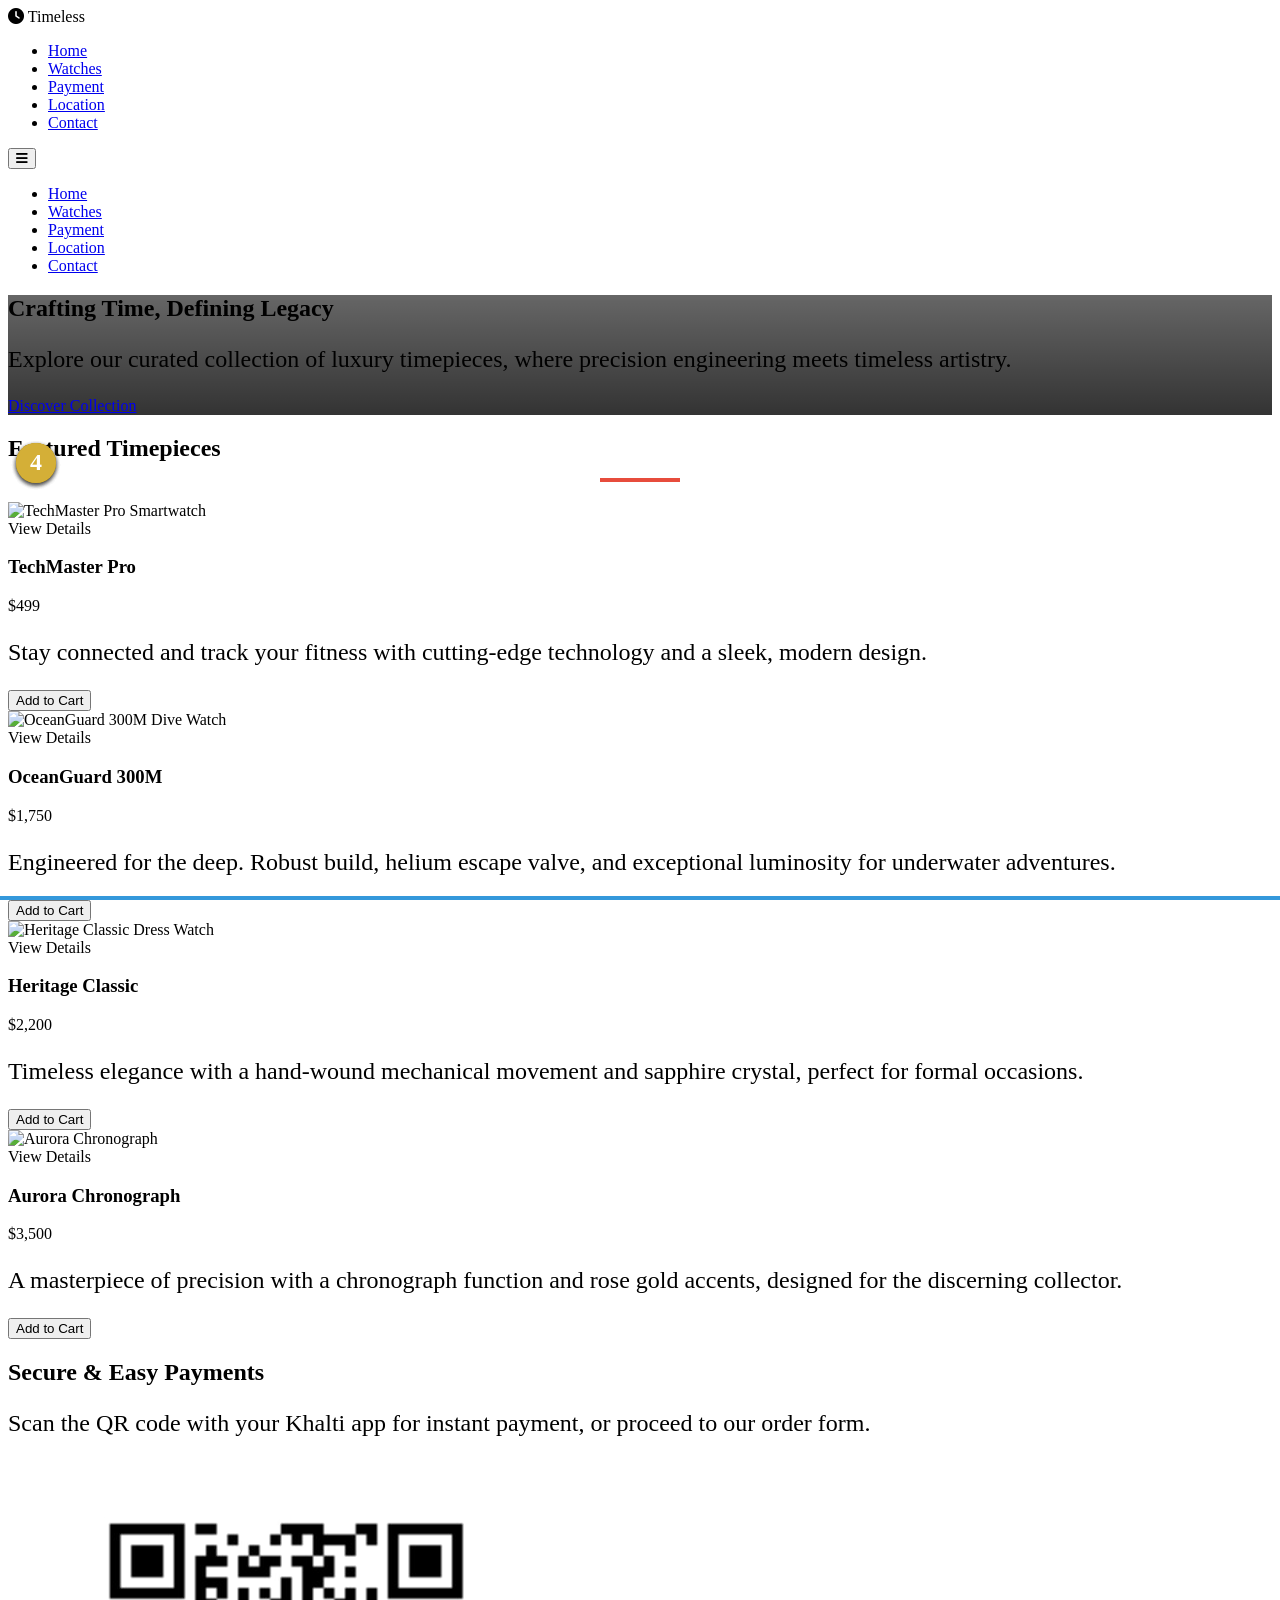
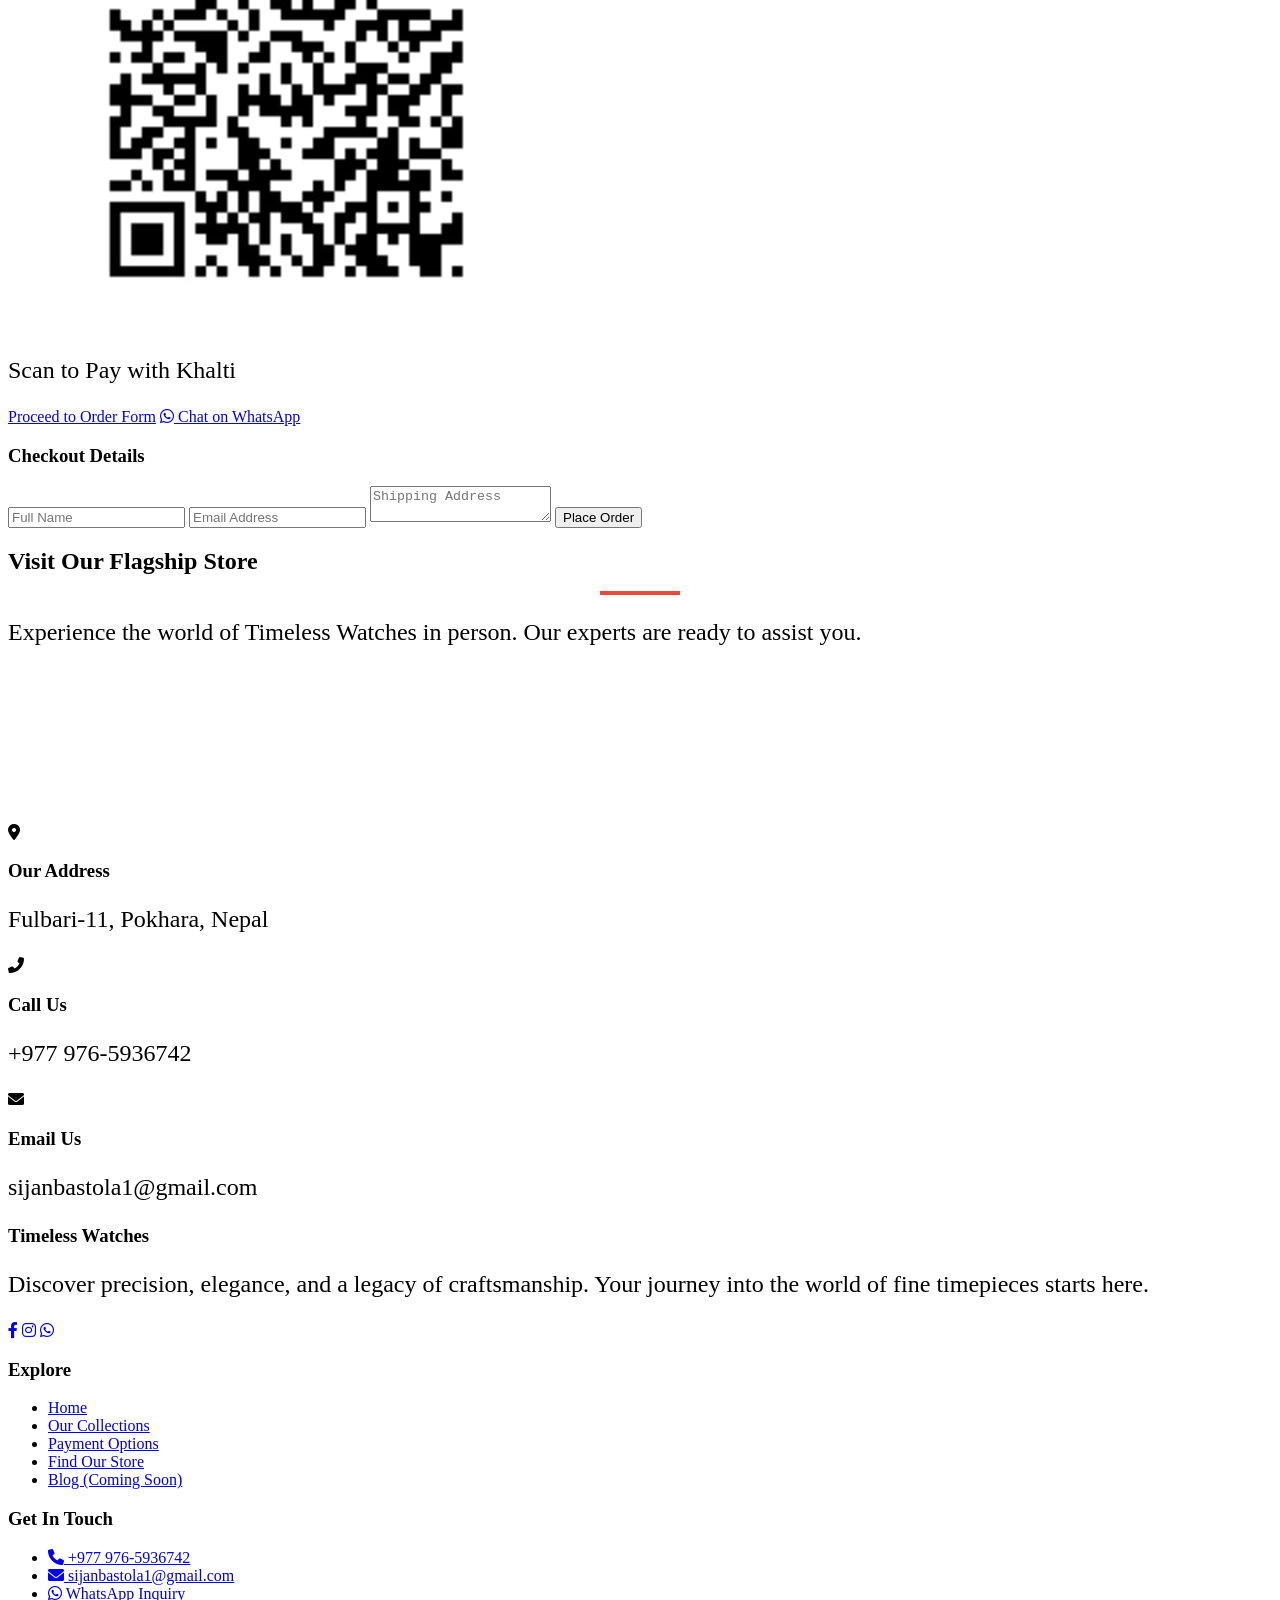
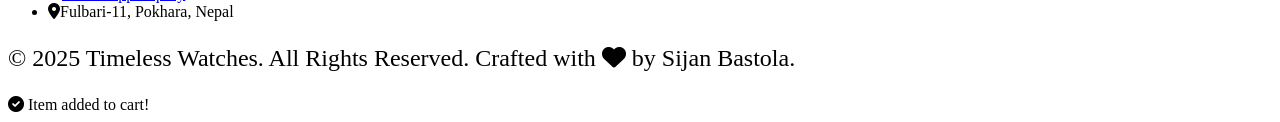
==== commit f4cb85b1: "Update index.html" ====
--- a/index.html
+++ b/index.html
@@ -326,7 +326,7 @@
                 <div class="watch-card bg-white rounded-xl overflow-hidden shadow-xl hover:shadow-2xl transition-all duration-300 transform hover:-translate-y-2 group relative" aria-label="Watch 4: Aurora Chronograph">
                     <div class="watch-number">4</div>
                     <div class="watch-img h-72 overflow-hidden relative aspect-[4/3]">
-                        <img src="https://images.unsplash.com/photo-1522312346375-d1a52e2b99b3?ixlib=rb-4.0.3&auto=format&fit=crop&w=500&q=60" alt="Aurora Chronograph" class="w-full h-full object-cover transition-transform duration-500 group-hover:scale-110 lazy" loading="lazy">
+                        <img src="image1.jpg&auto=format&fit=crop&w=500&q=60" alt="Aurora Chronograph" class="w-full h-full object-cover transition-transform duration-500 group-hover:scale-110 lazy" loading="lazy">
                         <div class="absolute inset-0 bg-black/20 opacity-0 group-hover:opacity-100 transition-opacity duration-300 flex items-center justify-center">
                             <span class="text-white text-lg font-semibold">View Details</span>
                         </div>
@@ -350,7 +350,7 @@
             <h2 class="text-3xl sm:text-4xl font-bold mb-6">Secure & Easy Payments</h2>
             <p class="text-lg mb-10 opacity-90">Scan the QR code with your Khalti app for instant payment, or proceed to our order form.</p>
             <div class="qr-container bg-white p-8 rounded-xl inline-block mb-10 shadow-2xl transform hover:scale-105 transition-transform duration-300">
-                <img src="images/khalti.jpg" alt="Khalti Payment QR Code" class="w-48 h-48 mx-auto mb-4 rounded-lg border-4 border-secondary" loading="lazy">
+                <img src="khalti.jpg" alt="Khalti Payment QR Code" class="w-48 h-48 mx-auto mb-4 rounded-lg border-4 border-secondary" loading="lazy">
                 <p class="text-dark font-semibold text-lg">Scan to Pay with Khalti</p>
             </div>
             <div class="flex flex-col sm:flex-row justify-center items-center gap-4">
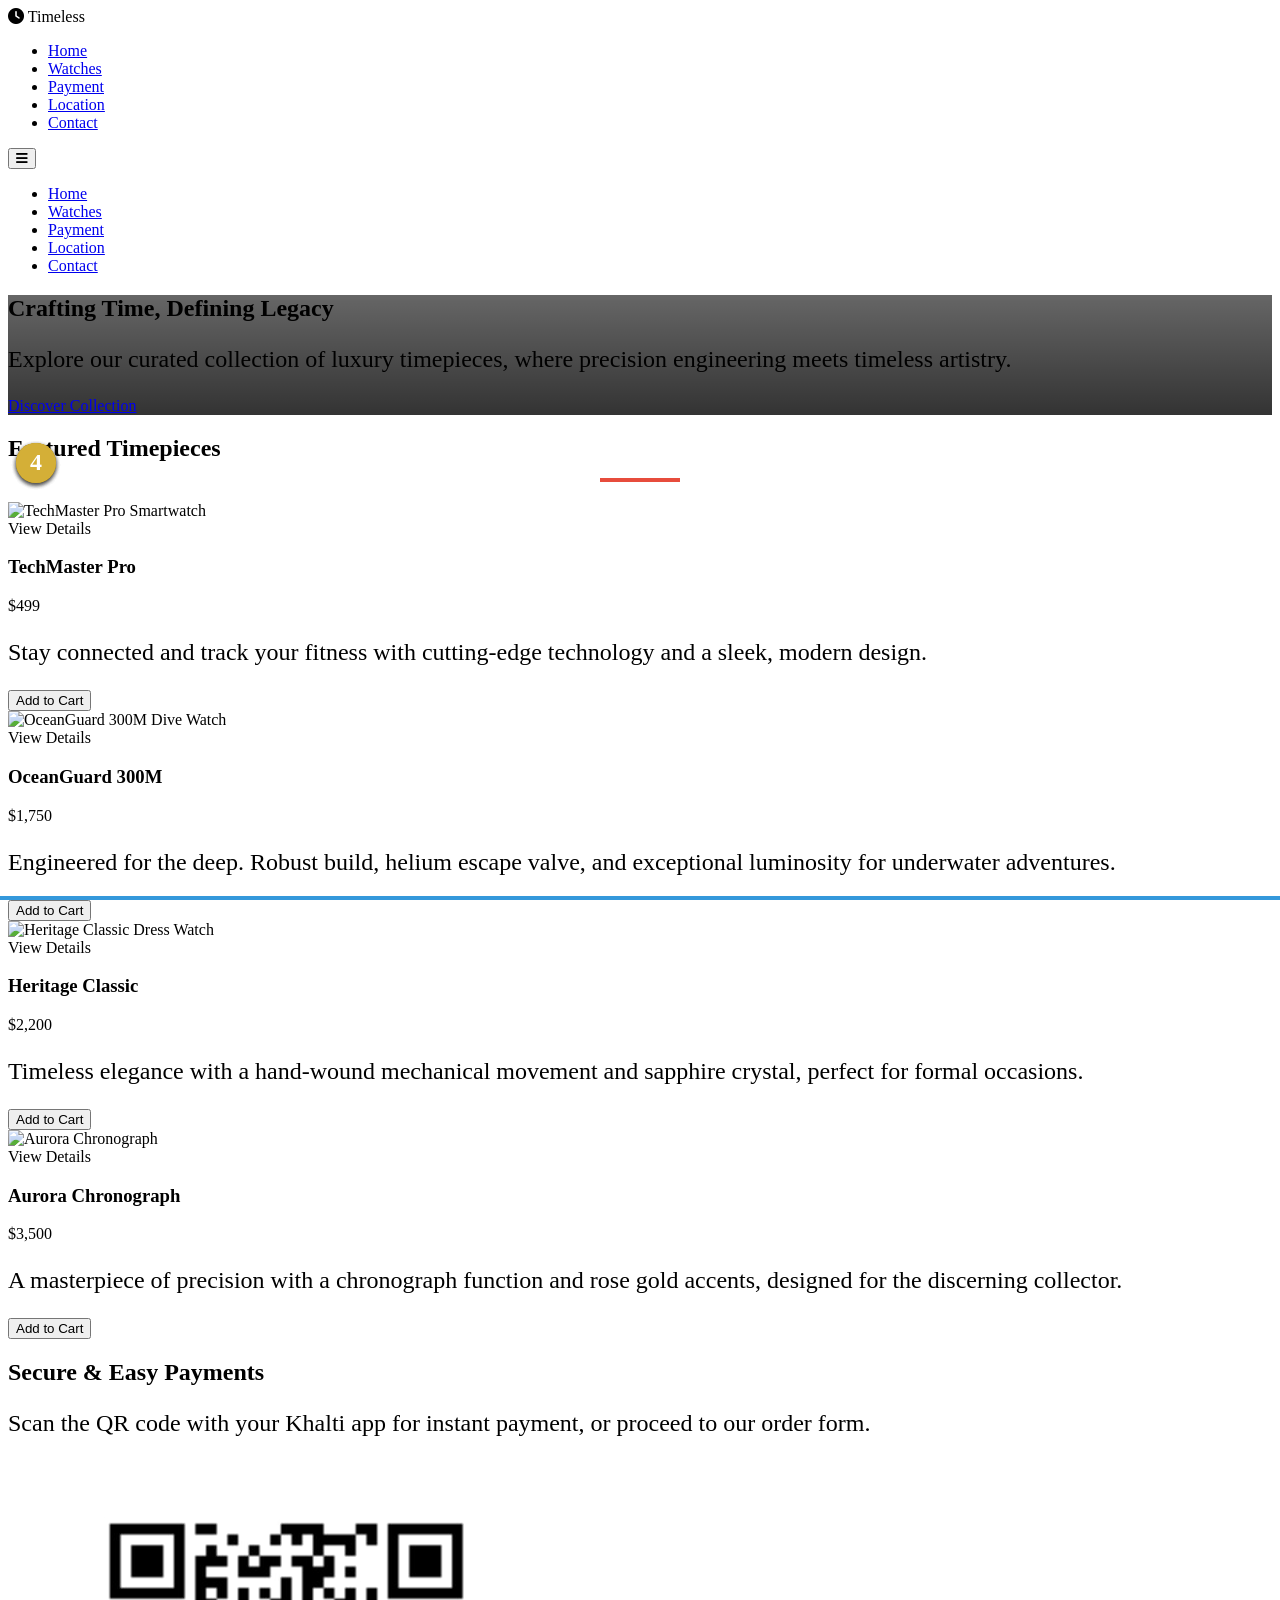
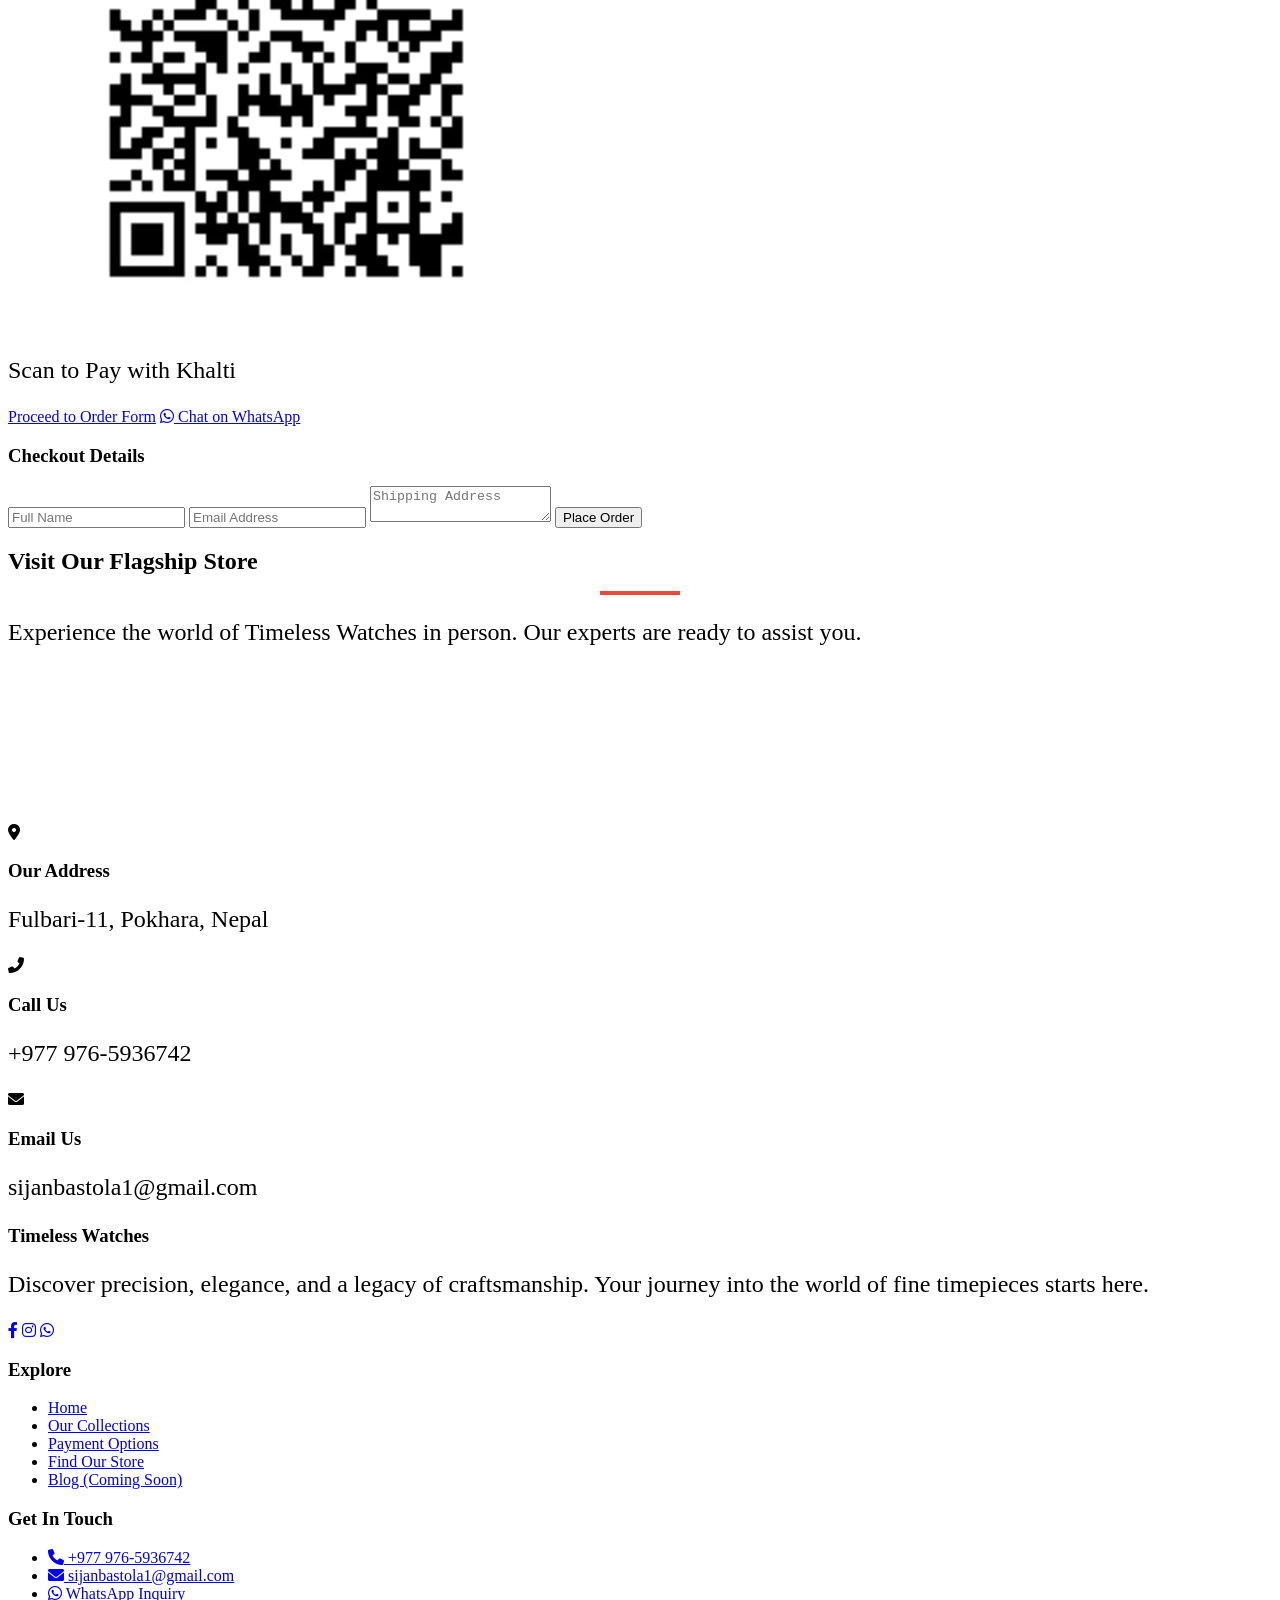
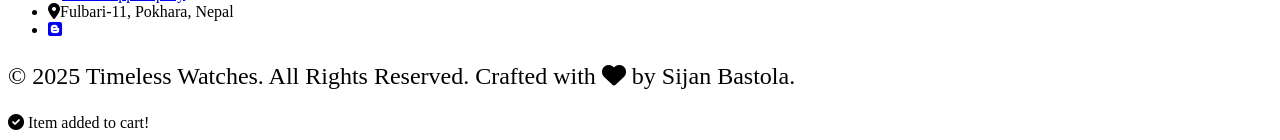
==== commit 4279ed48: "Update index.html added blog to the website" ====
--- a/index.html
+++ b/index.html
@@ -349,9 +349,9 @@
         <div class="container mx-auto px-4 sm:px-6 lg:px-8 max-w-3xl">
             <h2 class="text-3xl sm:text-4xl font-bold mb-6">Secure & Easy Payments</h2>
             <p class="text-lg mb-10 opacity-90">Scan the QR code with your Khalti app for instant payment, or proceed to our order form.</p>
-            <div class="qr-container bg-white p-8 rounded-xl inline-block mb-10 shadow-2xl transform hover:scale-105 transition-transform duration-300">
-                <img src="khalti.jpg" alt="Khalti Payment QR Code" class="w-48 h-48 mx-auto mb-4 rounded-lg border-4 border-secondary" loading="lazy">
-                <p class="text-dark font-semibold text-lg">Scan to Pay with Khalti</p>
+            <div class="qr-container" role="img" aria-label="Khalti Payment QR Code">
+            <img src="khalti.jpg" alt="Khalti Payment QR Code" class="qr-image" loading="lazy" />
+            <p class="scan-text">Scan to Pay with Khalti</p>
             </div>
             <div class="flex flex-col sm:flex-row justify-center items-center gap-4">
                 <a href="https://forms.gle/aXkBF5z6uypmuBoa7" class="btn inline-block bg-secondary text-white py-3 px-8 rounded-full font-semibold text-lg hover:bg-red-700 transition-all duration-300 transform hover:scale-105 hover:shadow-lg w-full sm:w-auto" target="_blank" aria-label="Proceed to order form">Proceed to Order Form</a>
@@ -426,6 +426,7 @@
                         <li><a href="mailto:sijanbastola1@gmail.com" class="inline-flex items-center hover:text-white transition-colors duration-300 text-sm" aria-label="Email us"><i class="fas fa-envelope mr-2 opacity-75"></i> sijanbastola1@gmail.com</a></li>
                         <li><a href="https://wa.me/9779765936742" class="inline-flex items-center hover:text-white transition-colors duration-300 text-sm" aria-label="WhatsApp Inquiry"><i class="fab fa-whatsapp mr-2 opacity-75"></i> WhatsApp Inquiry</a></li>
                         <li class="text-sm flex items-start justify-center md:justify-start pt-1"><i class="fas fa-map-marker-alt mr-2 mt-1 opacity-75"></i>Fulbari-11, Pokhara, Nepal</li>
+                        <li><a href="https://sijanbastola.blogspot.com" target="_blank" rel="noopener" class="w-10 h-10 bg-slate-700 rounded-full flex items-center justify-center text-lg hover:bg-secondary hover:text-white transition-all duration-300 transform hover:scale-110" aria-label="Blog"><i class="fab fa-blogger"></i></a></li>
                     </ul>
                 </div>
             </div>
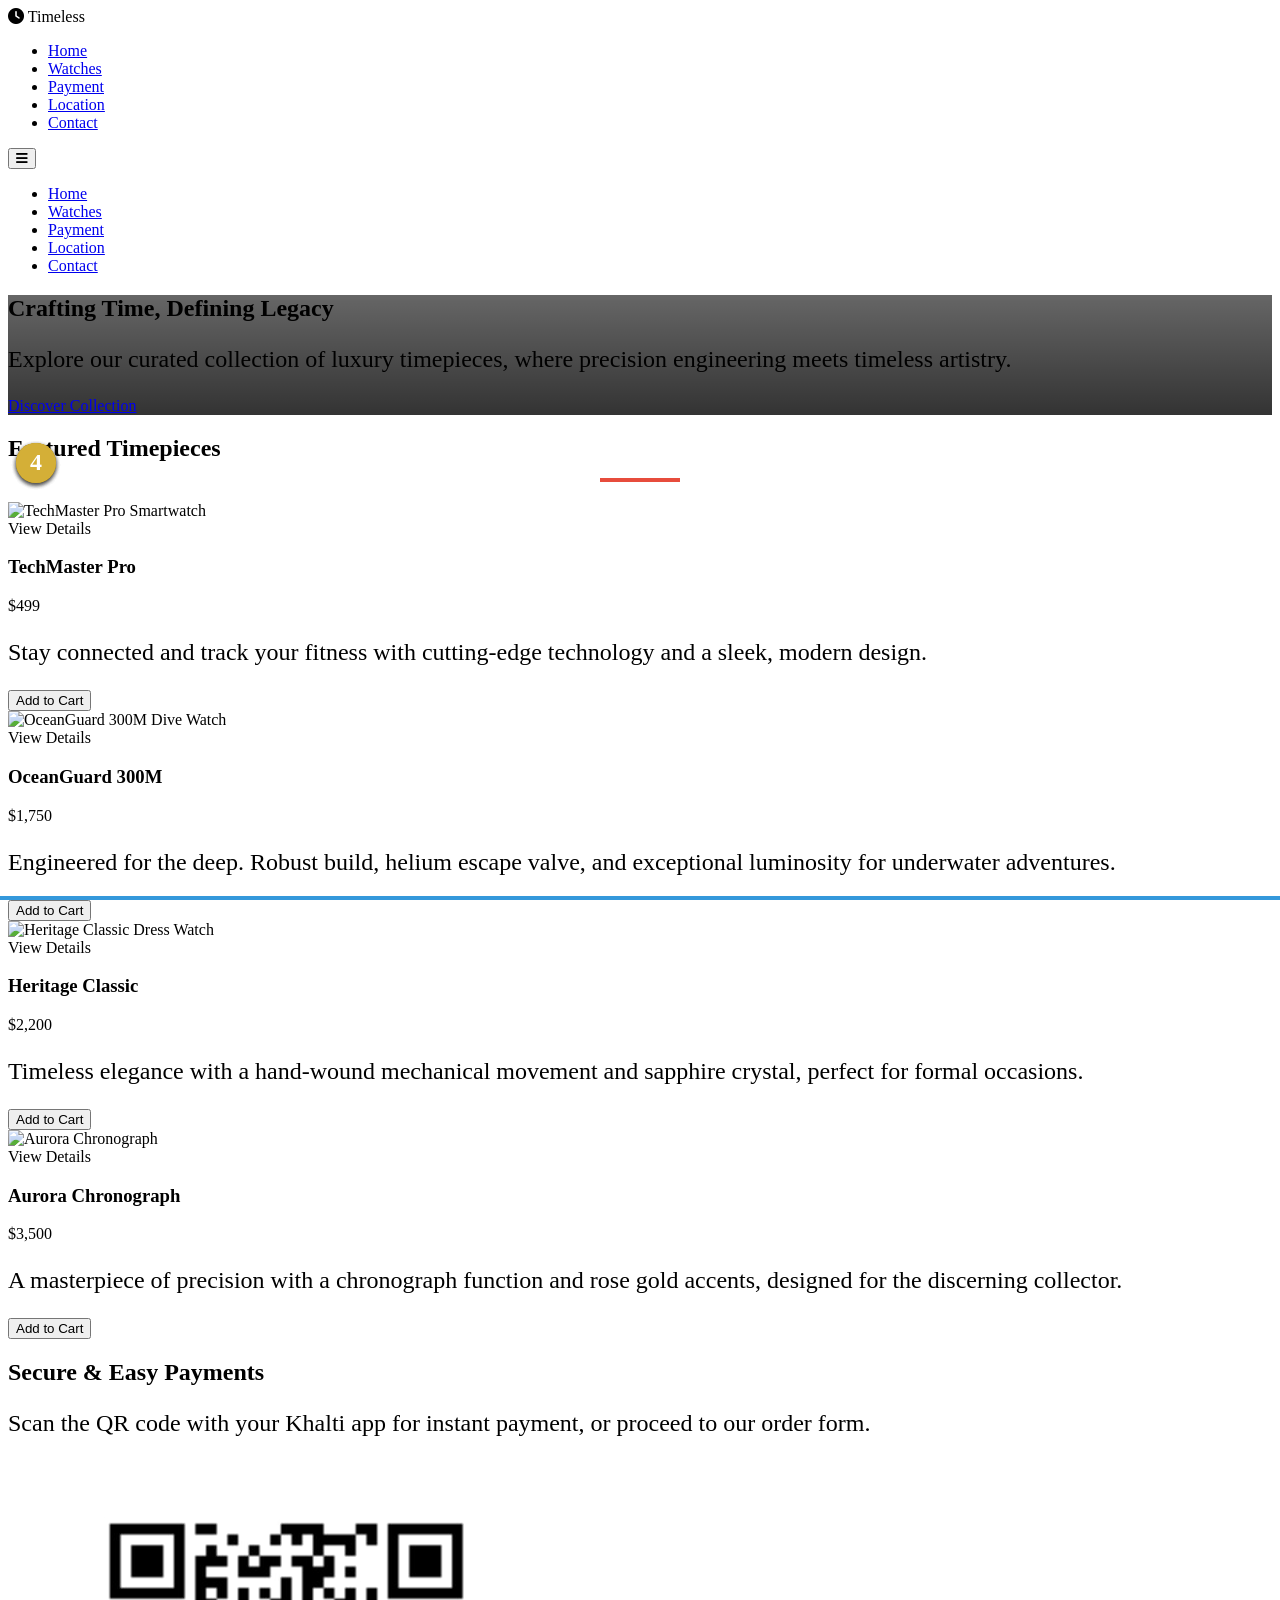
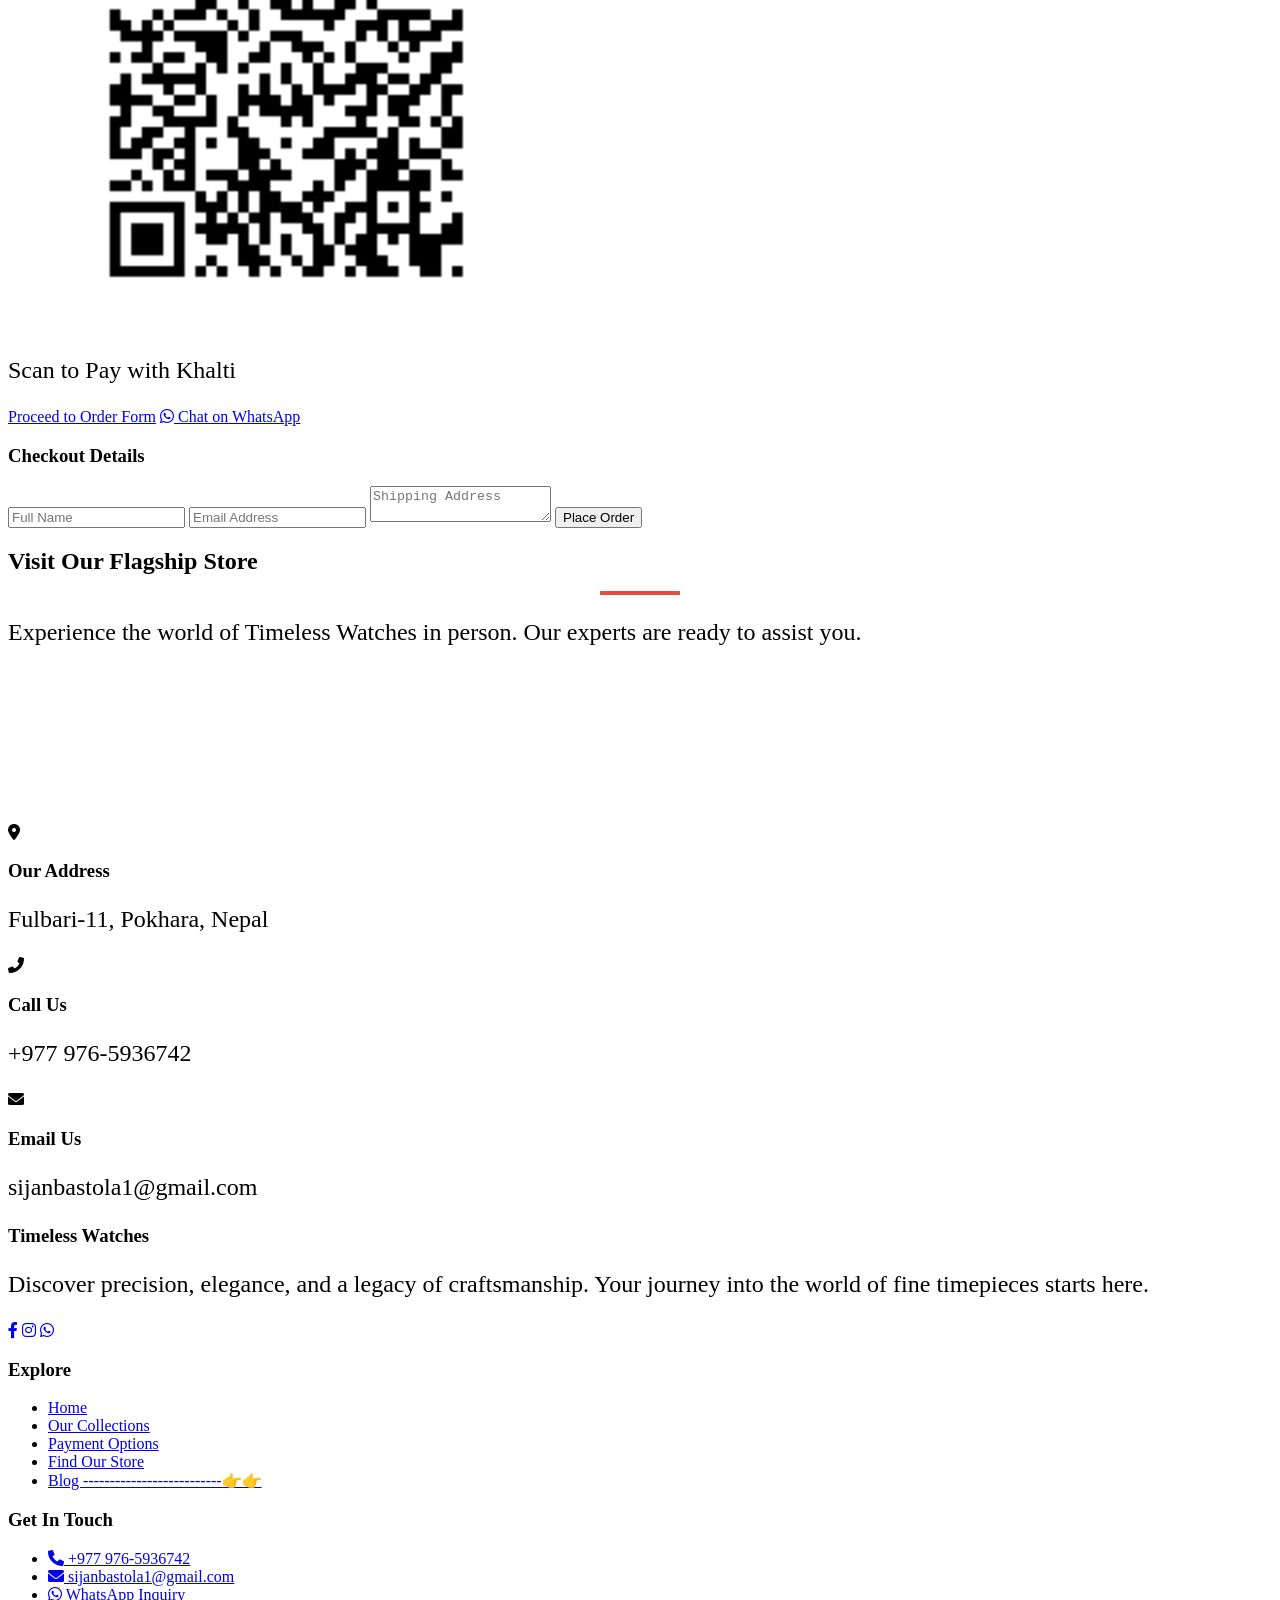
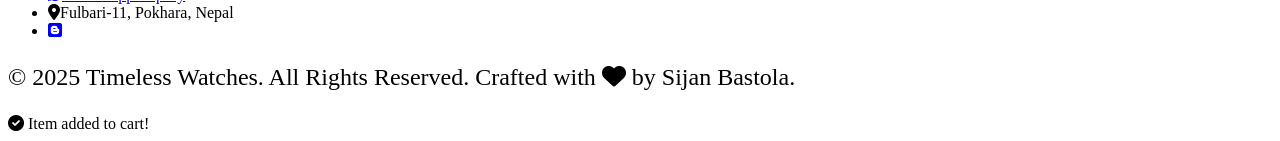
==== commit a302aebd: "Update index.html" ====
--- a/index.html
+++ b/index.html
@@ -416,7 +416,7 @@
                         <li><a href="#watches" class="hover:text-white transition-colors duration-300 text-sm" aria-label="Our Collections">Our Collections</a></li>
                         <li><a href="#payment" class="hover:text-white transition-colors duration-300 text-sm" aria-label="Payment Options">Payment Options</a></li>
                         <li><a href="#location" class="hover:text-white transition-colors duration-300 text-sm" aria-label="Find Our Store">Find Our Store</a></li>
-                        <li><a href="#" class="hover:text-white transition-colors duration-300 text-sm" aria-label="Blog (Coming Soon)">Blog (Coming Soon)</a></li>
+                        <li><a href="#" class="hover:text-white transition-colors duration-300 text-sm" aria-label="Blog (Coming Soon)">Blog --------------------------👉👉</a></li>
                     </ul>
                 </div>
                 <div class="footer-section">
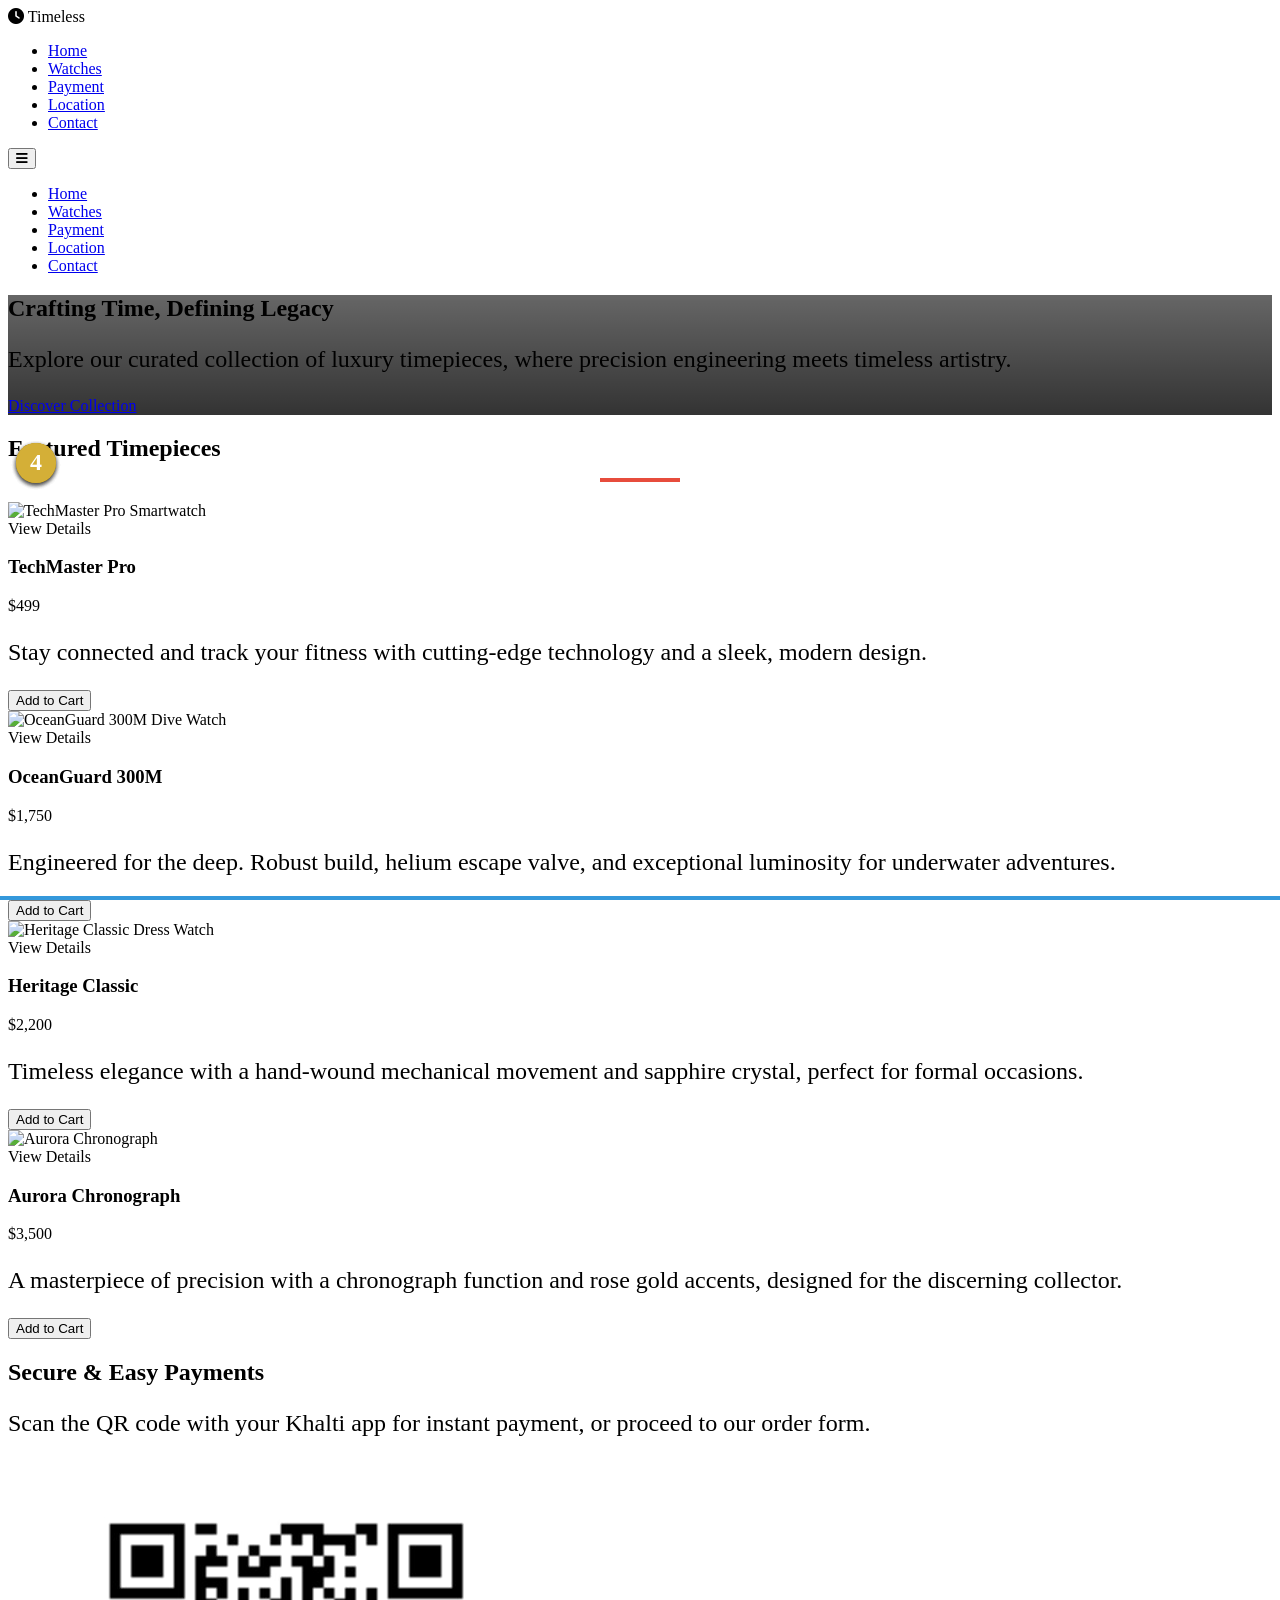
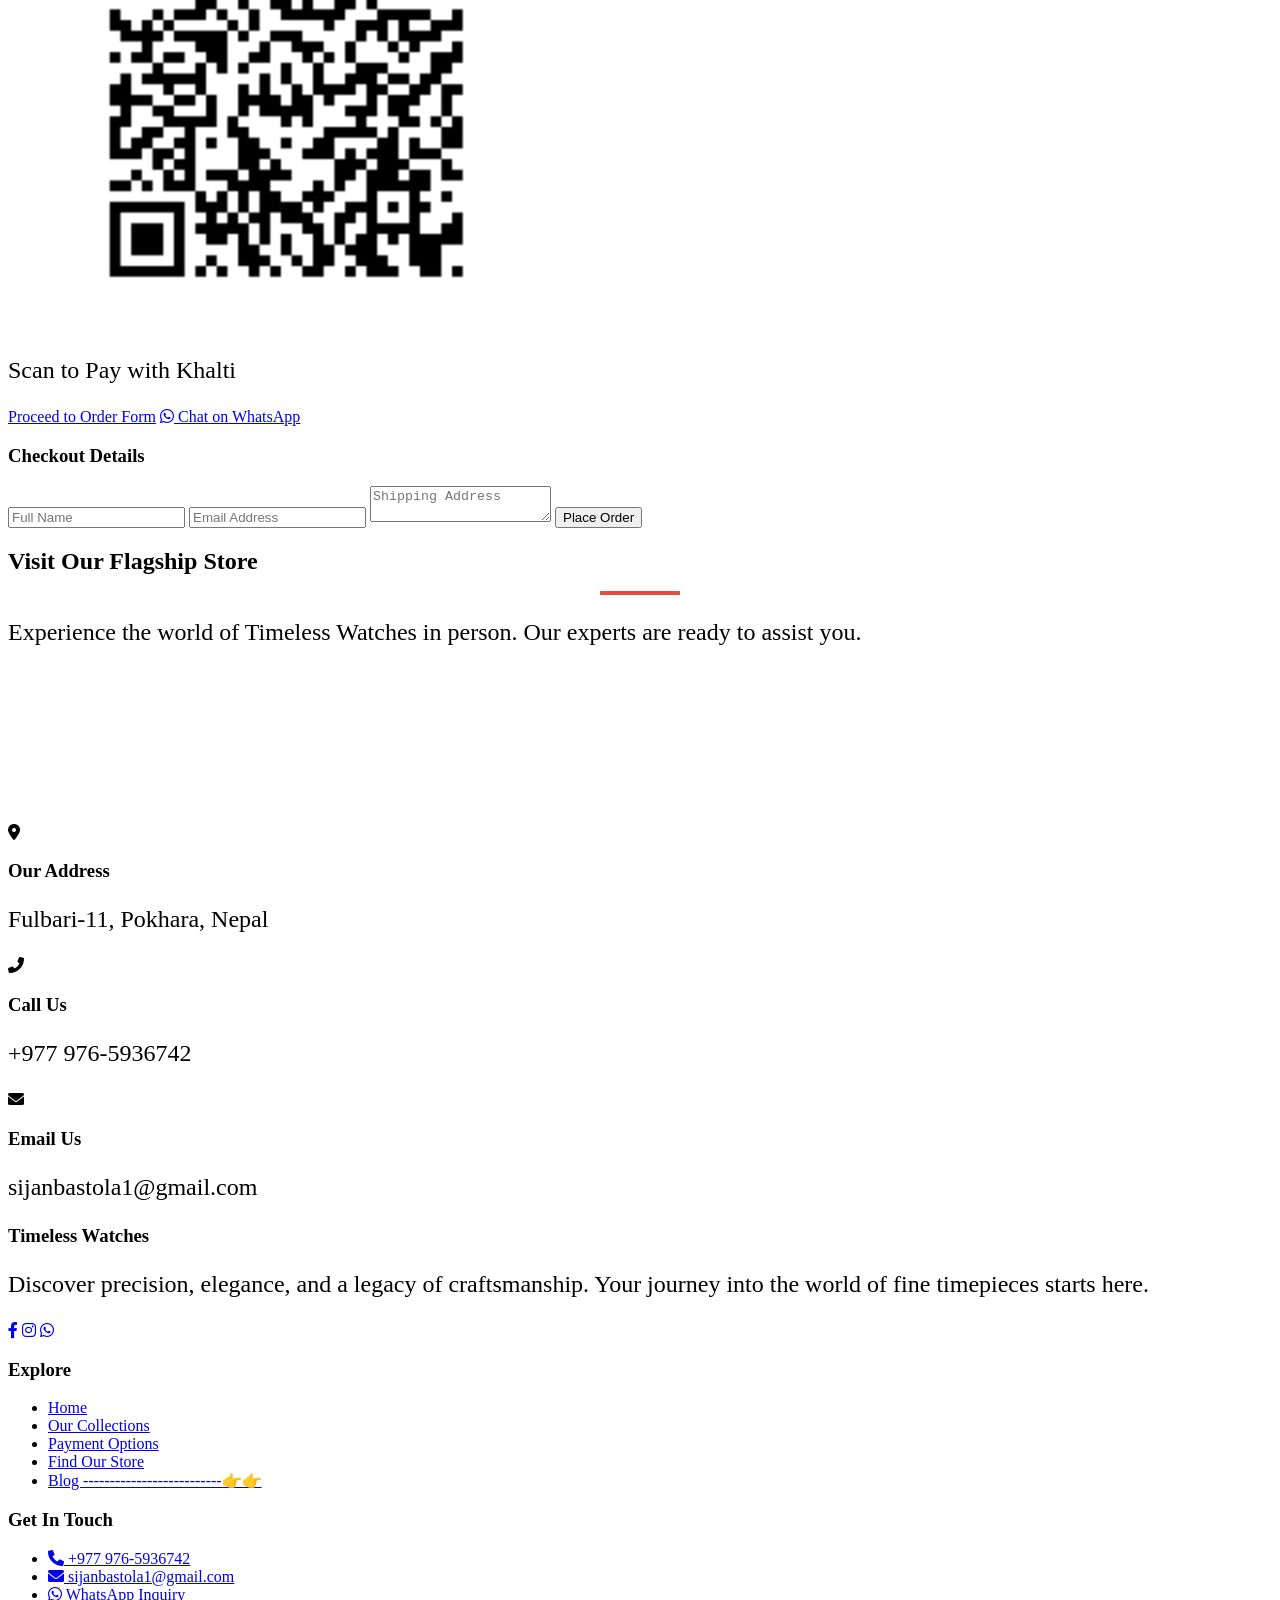
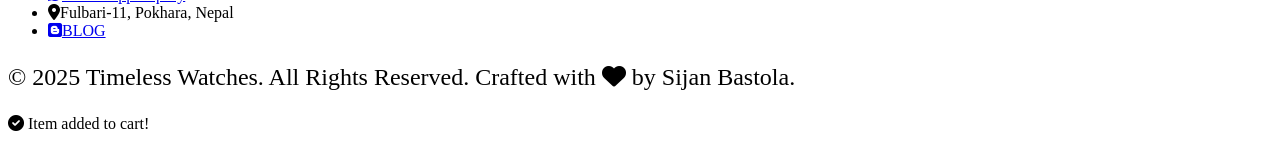
==== commit 93d3cb1c: "Update index.html" ====
--- a/index.html
+++ b/index.html
@@ -416,7 +416,7 @@
                         <li><a href="#watches" class="hover:text-white transition-colors duration-300 text-sm" aria-label="Our Collections">Our Collections</a></li>
                         <li><a href="#payment" class="hover:text-white transition-colors duration-300 text-sm" aria-label="Payment Options">Payment Options</a></li>
                         <li><a href="#location" class="hover:text-white transition-colors duration-300 text-sm" aria-label="Find Our Store">Find Our Store</a></li>
-                        <li><a href="#" class="hover:text-white transition-colors duration-300 text-sm" aria-label="Blog (Coming Soon)">Blog --------------------------👉👉</a></li>
+                        <li><a href="#" class="hover:text-white transition-colors duration-300 text-sm" aria-label="Blog --------------------------👉👉">Blog --------------------------👉👉</a></li>
                     </ul>
                 </div>
                 <div class="footer-section">
@@ -426,7 +426,7 @@
                         <li><a href="mailto:sijanbastola1@gmail.com" class="inline-flex items-center hover:text-white transition-colors duration-300 text-sm" aria-label="Email us"><i class="fas fa-envelope mr-2 opacity-75"></i> sijanbastola1@gmail.com</a></li>
                         <li><a href="https://wa.me/9779765936742" class="inline-flex items-center hover:text-white transition-colors duration-300 text-sm" aria-label="WhatsApp Inquiry"><i class="fab fa-whatsapp mr-2 opacity-75"></i> WhatsApp Inquiry</a></li>
                         <li class="text-sm flex items-start justify-center md:justify-start pt-1"><i class="fas fa-map-marker-alt mr-2 mt-1 opacity-75"></i>Fulbari-11, Pokhara, Nepal</li>
-                        <li><a href="https://sijanbastola.blogspot.com" target="_blank" rel="noopener" class="w-10 h-10 bg-slate-700 rounded-full flex items-center justify-center text-lg hover:bg-secondary hover:text-white transition-all duration-300 transform hover:scale-110" aria-label="Blog"><i class="fab fa-blogger"></i></a></li>
+                        <li><a href="https://sijanbastola.blogspot.com" target="_blank" rel="noopener" class="w-10 h-10 bg-slate-700 rounded-full flex items-center justify-center text-lg hover:bg-secondary hover:text-white transition-all duration-300 transform hover:scale-110" aria-label="Blog"><i class="fab fa-blogger"></i>BLOG </a></li>
                     </ul>
                 </div>
             </div>
